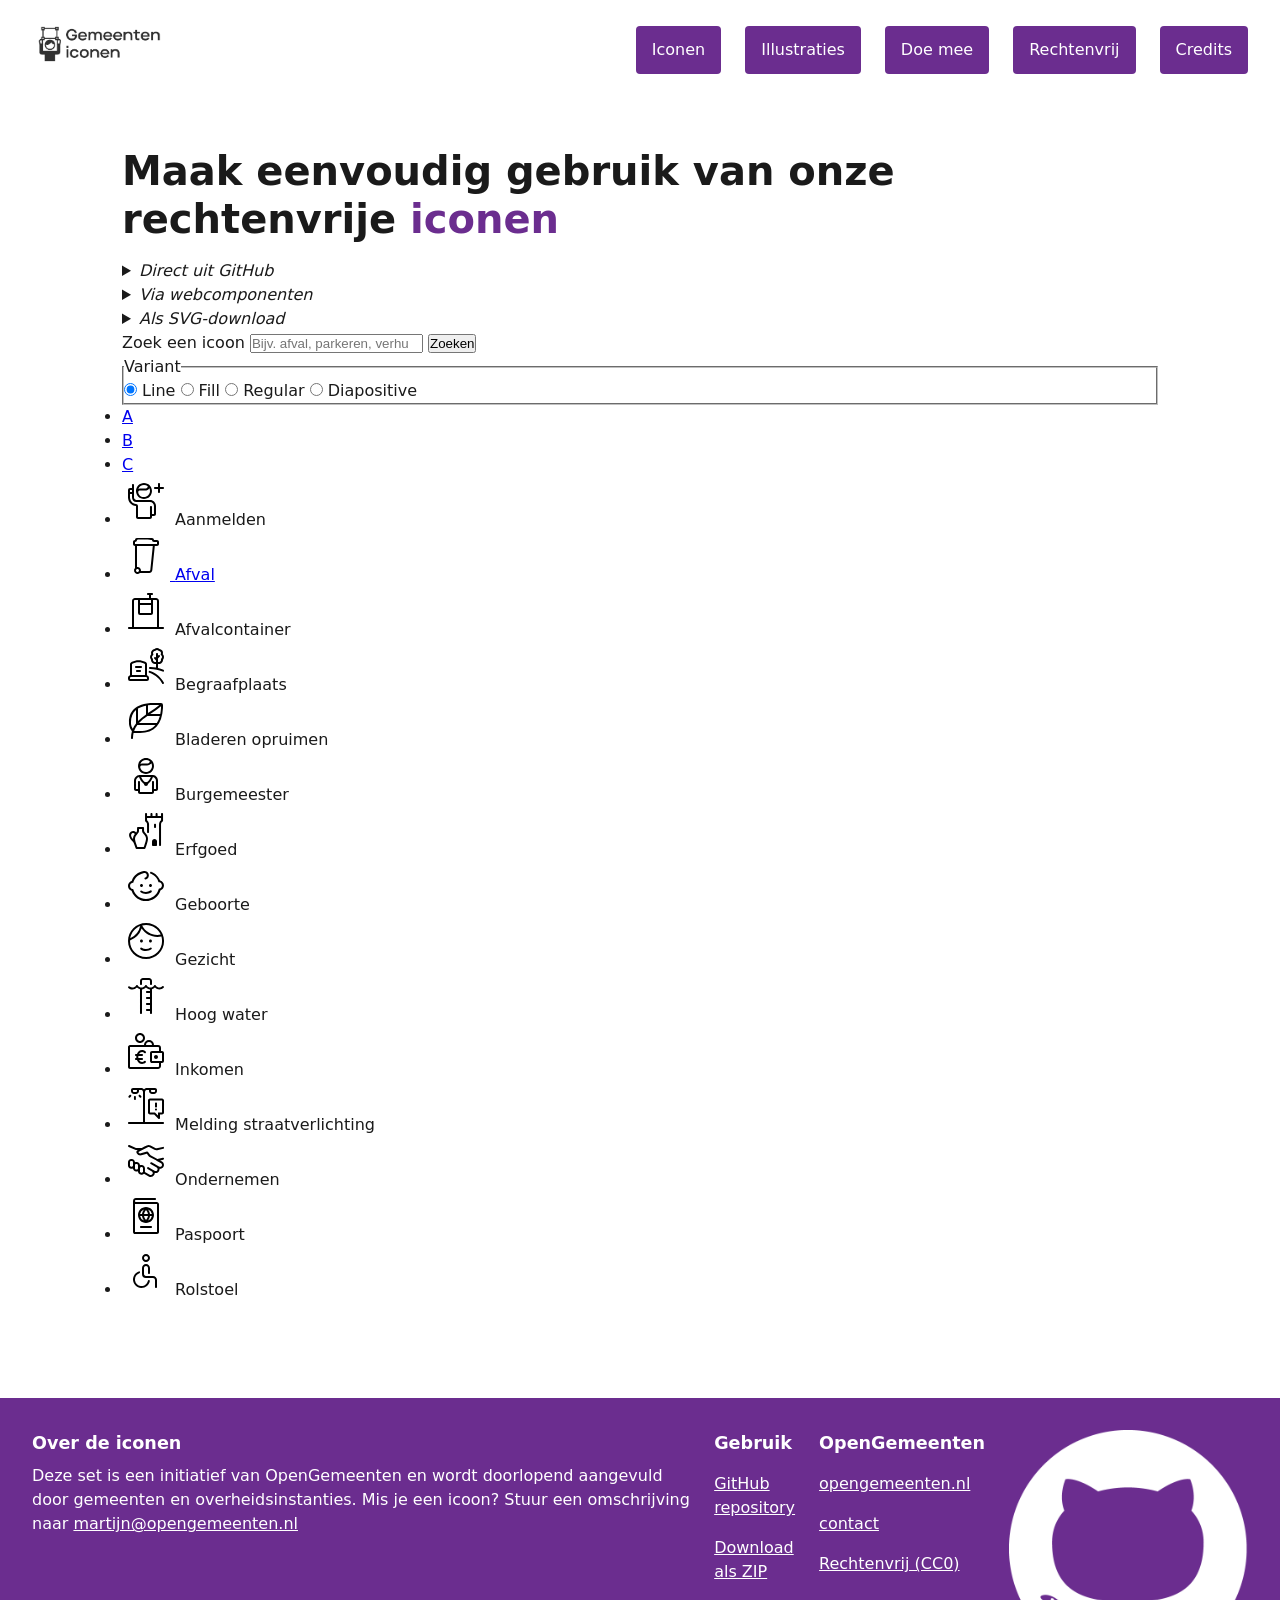
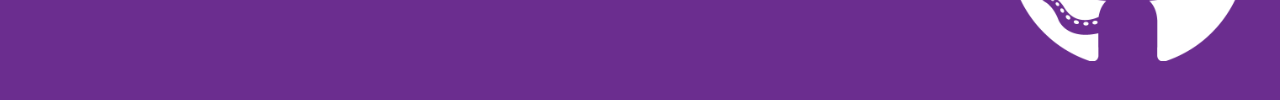
==== iconen.html @ 4ccf5194 "het bestand over gezet en mobile first gezet" ====
<!DOCTYPE html>
<html lang="nl">
<head>
    <meta charset="UTF-8">
    <meta name="viewport" content="width=device-width, initial-scale=1.0">
    <title>Iconen</title>
        <meta name="description" content="Open en rechtenvrije iconenset voor Nederlandse gemeentelijke websites. 250 iconen in vier varianten.">
    <link rel="stylesheet" href="styles/styles.css">
    <script src="js/main.js" defer></script>
</head>

<body>

    <header> 
         <a href="index.html" class="logo-knop">
        <img src="assets/logo-gemeentenconen.png" alt="Gemeenten-Iconen">
    </a>
    <nav>
     <ul>
        <li><a href="iconen.html" aria-current="page">Iconen</a></li>
        <li><a href="illustraties.html">Illustraties</a></li>
        <li><a href="doe-mee.html">Doe mee</a></li>
        <li><a href="rechtenvrij.html">Rechtenvrij</a></li>
        <li><a href="credits.html">Credits</a></li>
     </ul>
    </nav>
   </header>

<main>
    <h1>Maak eenvoudig gebruik van onze rechtenvrije <em>iconen</em></h1>

    <section>
        <details>
            <summary><em>Direct uit GitHub</em></summary>
            <p>Ontwikkelaars kunnen iconen rechtstreeks uit de repository laden, waardoor de set altijd actueel blijft op websites.</p>
            <a href="https://github.com/OpenGemeenten/Iconenset/">Bekijk de repository</a>
        </details>

        <details>
            <summary><em>Via webcomponenten</em></summary>
            <p>Onder leiding van Frameless zijn er van de regular iconen webcomponenten gemaakt, waardoor deze eenvoudig te gebruiken zijn in Common Ground-projecten.</p>
            <a href="https://frameless.github.io/iconset-npm/">Bekijk de documentatie</a>
        </details>

        <details>
            <summary><em>Als SVG-download</em></summary>
            <p>Liever alles in één keer binnenhalen? Download de complete set als ZIP-bestand.</p>
            <a href="https://github.com/OpenGemeenten/Iconenset/archive/refs/heads/master.zip">Download de complete set</a>
        </details>
    </section>

    <form role="search">
        <label for="zoek">Zoek een icoon</label>
        <input type="search" id="zoek" name="zoek" placeholder="Bijv. afval, parkeren, verhuizen">
        <button type="submit">Zoeken</button>
    </form>

    <fieldset>
        <legend>Variant</legend>

        <label><input type="radio" name="variant" value="line" checked> Line</label>
        <label><input type="radio" name="variant" value="fill"> Fill</label>
        <label><input type="radio" name="variant" value="regular"> Regular</label>
        <label><input type="radio" name="variant" value="diapositive"> Diapositive</label>
    </fieldset>

    <section>

    <nav aria-label="Filter op beginletter">
        <ul>
            <li><a href="#letter-a">A</a></li>
            <li><a href="#letter-b">B</a></li>
            <li><a href="#letter-c">C</a></li>
        </ul>
    </nav>

    <ul class="icon-grid">

      <li>
        <img src="Iconenset-master/Svg/Line/Aanmelden.svg" alt="" width="48" height="48">
        <span>Aanmelden</span> 
      </li>

      <li id="letter-a">
        <a href="icoon.html">
        <img src="Iconenset-master/Svg/Line/Afval.svg" alt="" width="48" height="48">
        <span>Afval</span>
        </a>
      </li>

      <li>
        <img src="Iconenset-master/Svg/Line/Afvalcontainer.svg" alt="" width="48" height="48">
        <span>Afvalcontainer</span>
      </li>

      <li>
        <img src="Iconenset-master/Svg/Line/Begraafplaats.svg" alt="" width="48" height="48">
        <span>Begraafplaats</span>
      </li>

      <li>
        <img src="Iconenset-master/Svg/Line/BladerenOpruimen.svg" alt="" width="48" height="48">
        <span>Bladeren opruimen</span>
      </li>

      <li>
        <img src="Iconenset-master/Svg/Line/Burgemeester.svg" alt="" width="48" height="48">
        <span>Burgemeester</span>
      </li>

      <li>
        <img src="Iconenset-master/Svg/Line/Erfgoed.svg" alt="" width="48" height="48">
        <span>Erfgoed</span>
      </li>

      <li>
        <img src="Iconenset-master/Svg/Line/Geboorte.svg" alt="" width="48" height="48">
        <span>Geboorte</span>
      </li>

      <li>
        <img src="Iconenset-master/Svg/Line/Gezicht.svg" alt="" width="48" height="48">
        <span>Gezicht</span>
      </li>

      <li>
        <img src="Iconenset-master/Svg/Line/HoogWater.svg" alt="" width="48" height="48">
        <span>Hoog water</span>
      </li>

      <li>
        <img src="Iconenset-master/Svg/Line/Inkomen.svg" alt="" width="48" height="48">
        <span>Inkomen</span>
      </li>

      <li>
        <img src="Iconenset-master/Svg/Line/MeldingStraatverlichting.svg" alt="" width="48" height="48">
        <span>Melding straatverlichting</span>
      </li>

      <li>
        <img src="Iconenset-master/Svg/Line/Ondernemen.svg" alt="" width="48" height="48">
        <span>Ondernemen</span>
      </li>

      <li>
        <img src="Iconenset-master/Svg/Line/Paspoort.svg" alt="" width="48" height="48">
        <span>Paspoort</span>
      </li>

      <li>
        <img src="Iconenset-master/Svg/Line/Rolstoel.svg" alt="" width="48" height="48">
        <span>Rolstoel</span>
      </li>
    </ul>
    </section>


    <dialog id="download-dialoog">
        <form method="dialog">
            <h2>Download <span>Icoon</span></h2>

            <fieldset>
                <legend>Variant</legend>
                <label><input type="radio" name="dl-variant" value="line" checked> Line</label>
                <label><input type="radio" name="dl-variant" value="fill"> Fill</label>
                <label><input type="radio" name="dl-variant" value="regular"> Regular</label>
                <label><input type="radio" name="dl-variant" value="diapositive"> Diapositive</label>
            </fieldset>

            <label for="dl-formaat">Formaat</label>
            <select id="dl-formaat" name="dl-formaat">
                <option value="svg">SVG</option>
                <option value="png-64">PNG 64px</option>
                <option value="png-128">PNG 128px</option>
            </select>

            <label for="dl-kleur">Kleur</label>
            <input type="color" id="dl-kleur" name="dl-kleur" value="#000000">

            <button type="submit">Download</button>
            <button type="submit">Annuleer</button>
        </form>
    </dialog>


</main>


<footer>

  <div>
    <h2>Over de iconen</h2>
    <p>Deze set is een initiatief van OpenGemeenten en wordt doorlopend aangevuld door gemeenten en overheidsinstanties. Mis je een icoon? Stuur een omschrijving naar <a href="mailto:martijn@opengemeenten.nl">martijn@opengemeenten.nl</a></p>
  </div>

  <div>
    <h2>Gebruik</h2>
    <ul>
      <li><a href="https://github.com/OpenGemeenten/Iconenset/">GitHub repository</a></li>
      <li><a href="https://github.com/OpenGemeenten/Iconenset/archive/refs/heads/master.zip">Download als ZIP</a></li>
    </ul>
  </div>

  <div>
    <h2>OpenGemeenten</h2>
    <ul>
      <li><a href="https://www.opengemeenten.nl/">opengemeenten.nl</a></li>
      <li><a href="https://www.opengemeenten.nl/contact">contact</a></li>
      <li><a href="https://www.gemeenteniconen.nl/rechtenvrij">Rechtenvrij (CC0)</a></li>
    </ul>
  </div>
  
  <div>
    <a href="https://github.com/OpenGemeenten/Iconenset/">
      <img src="assets/pngfind.com-github-logo-png-1766942.png" alt="OpenGemeenten Iconenset op GitHub">
    </a>
  </div>
</footer>

</body>


</html>
---- styles/styles.css ----
/* ===== Variabelen ===== */
:root {
  --paars: #6b2d8f;
  --paars-donker: #4f2069;
  --wit: #ffffff;
  --grijs: #f4f4f4;
  --tekst: #1a1a1a;
  --schaduw: 0 7px 10px rgba(0, 0, 0, 0.2);
}

/* ===== Reset ===== */
* {
  margin: 0;
  padding: 0;
  box-sizing: border-box;
}

/* ===== Basis (mobiel) ===== */
body {
  font-family: system-ui, -apple-system, 'Segoe UI', Roboto, sans-serif;
  font-size: 1rem;      /* 16px: goed leesbaar op telefoon */
  line-height: 1.5;
  color: var(--tekst);
}

img {
  max-width: 100%;      /* afbeeldingen lopen nooit buiten het scherm */
  height: auto;
}

/* ===== Skiplink ===== */
.skiplink {
  position: absolute;
  top: -100px;
  left: 10px;
  background: var(--wit);
  color: var(--paars-donker);
  padding: 10px;
  z-index: 1000;
}

.skiplink:focus {
  top: 10px;
}

/* ===== Header (mobiel) ===== */
header {
  display: flex;
  flex-direction: column;   /* logo boven, menu eronder */
  align-items: center;
  gap: 12px;
  padding: 12px 16px;
}

.logo-knop img {
  height: 48px;
  width: auto;
}

header nav ul {
  display: flex;
  flex-wrap: wrap;          /* links mogen naar de volgende regel */
  justify-content: center;
  gap: 8px;
  list-style: none;
}

header nav a {
  display: block;
  padding: 12px 16px;       /* groot genoeg om met je duim te raken */
  background-color: var(--paars);
  color: var(--wit);
  text-decoration: none;
  border-radius: 4px;
}

header nav a:hover {
  background-color: var(--paars-donker);
}

/* ===== Header (vanaf tablet) ===== */
@media (min-width: 700px) {
  header {
    flex-direction: row;    /* logo links, menu rechts */
    justify-content: space-between;
    padding: 16px 32px;
  }

  .logo-knop img {
    height: 60px;
  }

  header nav ul {
    gap: 24px;
  }
}

/* ===== Main (mobiel) ===== */
main {
  max-width: 1100px;      /* op grote schermen niet eindeloos breed */
  margin: 0 auto;         /* gecentreerd */
  padding: 24px 16px;     /* kleiner dan op desktop */
}

h1 {
  font-size: 1.75rem;     /* 28px */
  line-height: 1.2;
  margin-bottom: 16px;
}

h1 em {
  color: var(--paars);
  font-style: normal;
}

/* ===== Kaarten (mobiel) ===== */
.kaarten-sectie {
  display: flex;
  flex-direction: column;  /* kaarten onder elkaar */
  gap: 24px;
  margin-top: 24px;
}

article {
  display: flex;
  flex-direction: column;
  background-color: var(--grijs);
  padding: 16px;
  border-radius: 8px;
  box-shadow: var(--schaduw);
}

article h2 {
  margin-bottom: 8px;
}

article > a {
  display: inline-block;
  align-self: flex-start;
  margin-top: auto;
  padding: 12px 16px;      /* groot genoeg voor een duim */
  background-color: var(--paars);
  color: var(--wit);
  text-decoration: none;
  border-radius: 4px;
}

article > a:hover {
  background-color: var(--paars-donker);
}

/* ===== Grids in de kaarten (mobiel) ===== */
.iconen-grid,
.illustraties-grid {
  display: grid;
  grid-template-columns: repeat(2, 1fr);  /* 2 per rij */
  gap: 12px;
  list-style: none;
  margin-top: 16px;
}

.iconen-grid li {
  text-align: center;
}

.iconen-grid span {
  display: block;
  font-size: 0.8rem;
  color: #666;
}

.illustraties-grid img {
  width: 100%;
  height: 100px;
  object-fit: cover;       /* afbeelding wordt bijgesneden, niet uitgerekt */
  border-radius: 4px;
}

/* ===== Statistieken (mobiel) ===== */
dl {
  display: grid;
  grid-template-columns: repeat(2, 1fr);  /* 2x2 */
  gap: 24px;
  margin-top: 32px;
  padding: 24px 16px;
  text-align: center;
  background-color: var(--grijs);
  border-radius: 8px;
  box-shadow: var(--schaduw);
}

dl > div {
  display: flex;
  flex-direction: column-reverse;  /* getal boven, label eronder */
}

dt {
  font-size: 0.9rem;
  color: #555;
}

dd {
  font-size: 2rem;
  font-weight: bold;
  color: var(--paars);
}

/* ===== Vanaf tablet ===== */
@media (min-width: 700px) {
  main {
    padding: 48px 32px;
  }

  h1 {
    font-size: 2.5rem;
  }

  .kaarten-sectie {
    flex-direction: row;   /* kaarten naast elkaar */
  }

  article {
    flex: 1;               /* beide kaarten even breed */
    padding: 24px;
  }

  .iconen-grid,
  .illustraties-grid {
    grid-template-columns: repeat(auto-fit, minmax(70px, 1fr));
  }

  dl {
    grid-template-columns: repeat(4, 1fr);  /* alle 4 naast elkaar */
    padding: 32px;
  }
}

/* ===== Footer (mobiel) ===== */
footer {
  display: flex;
  flex-direction: column;   /* "Over" boven, de rest eronder */
  gap: 24px;
  margin-top: 32px;
  padding: 24px 16px;
  background-color: var(--paars);
  color: var(--wit);
}

footer h2 {
  font-size: 1.1rem;
  margin-bottom: 8px;
}

footer a {
  color: var(--wit);
}

footer ul {
  list-style: none;
}

footer li a {
  display: inline-block;
  padding: 8px 0;
}

/* Links links, logo rechts */
.footer-onder {
  display: flex;
  justify-content: space-between;
  align-items: center;      /* logo staat verticaal in het midden */
  gap: 16px;
}

/* De twee lijsten onder elkaar */
.footer-links {
  display: flex;
  flex-direction: column;
  gap: 24px;
}

.footer-logo img {
  width: 10px;
}

/* ===== Footer (vanaf tablet) ===== */
@media (min-width: 700px) {
  footer {
    flex-direction: row;    /* tekst links, rest rechts */
    padding: 32px;
    margin-top: 48px;
  }

  .footer-over {
    flex: 1;                /* neemt de helft van de ruimte */
  }

  .footer-onder {
    flex: 1;
  }

  .footer-links {
    flex-direction: row;    /* de twee lijsten naast elkaar */
    gap: 32px;
  }

  .footer-logo img {
    width: 10px;
  }
}
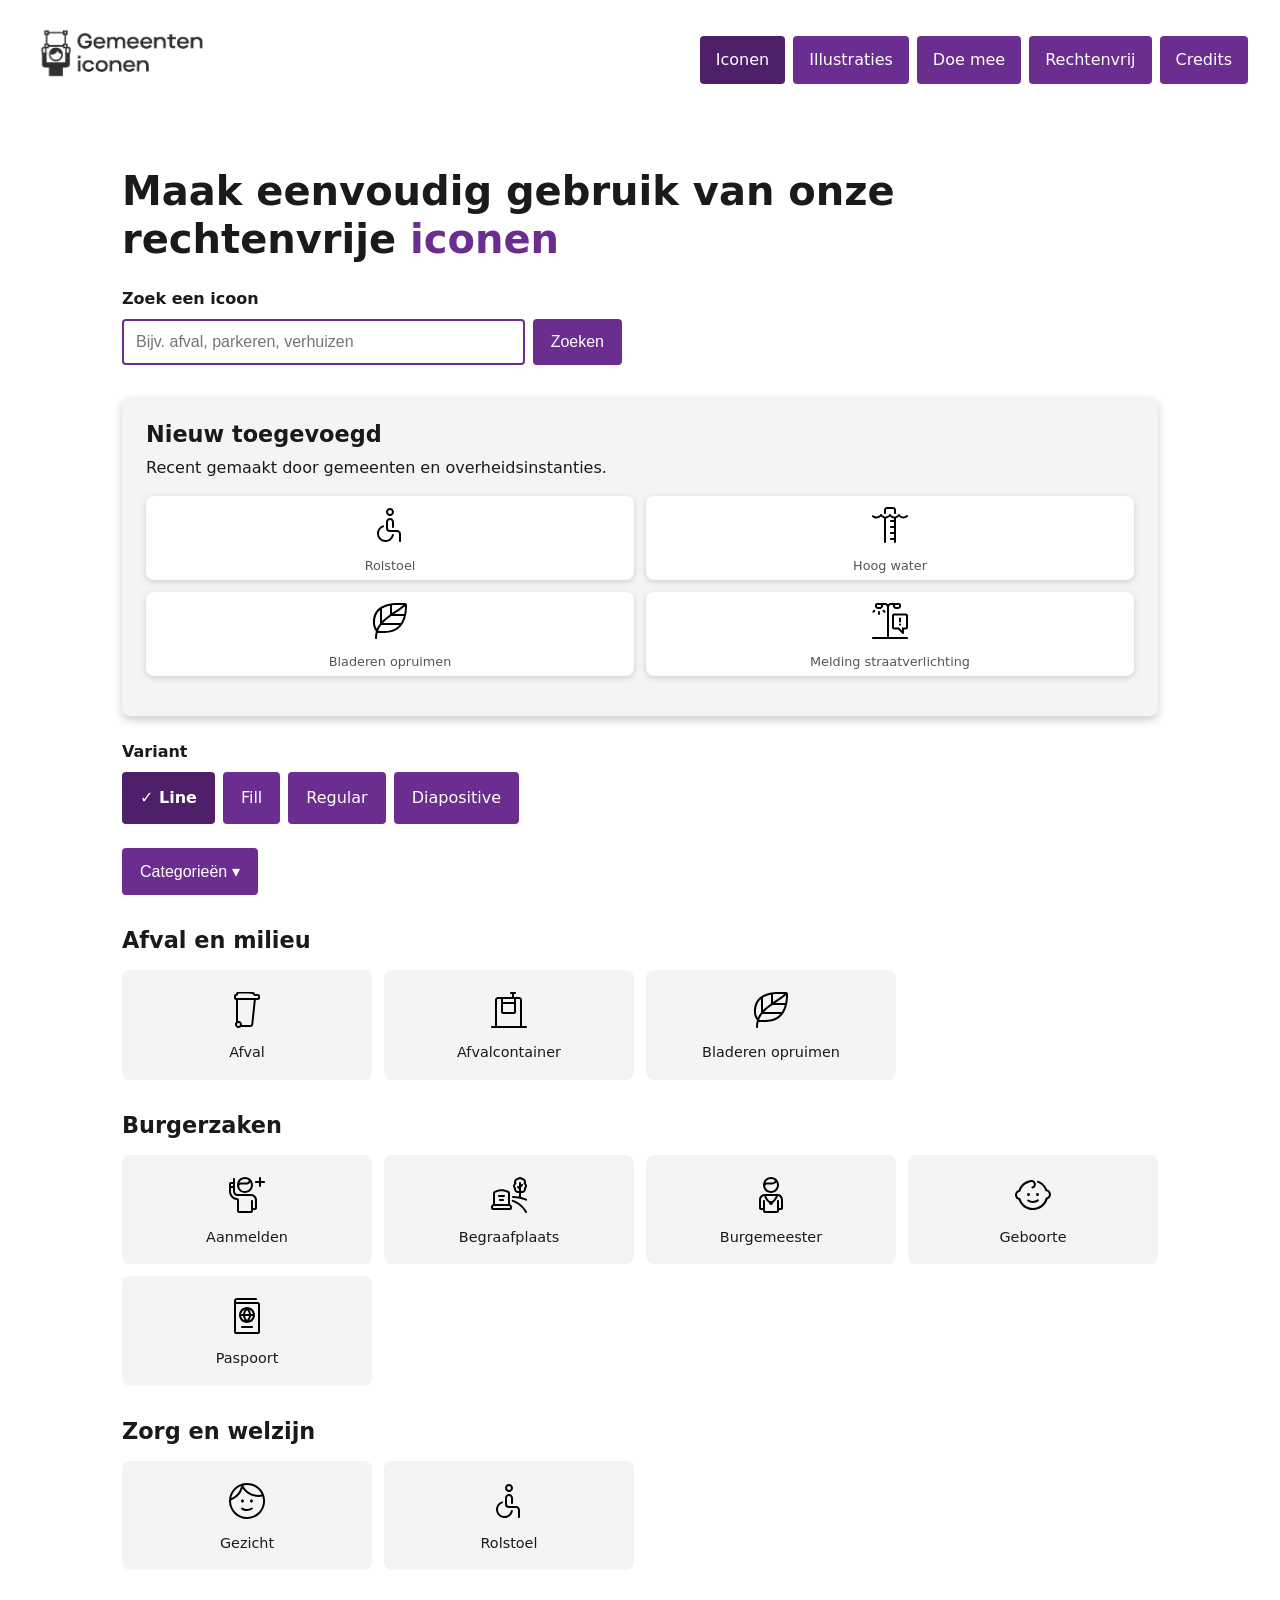
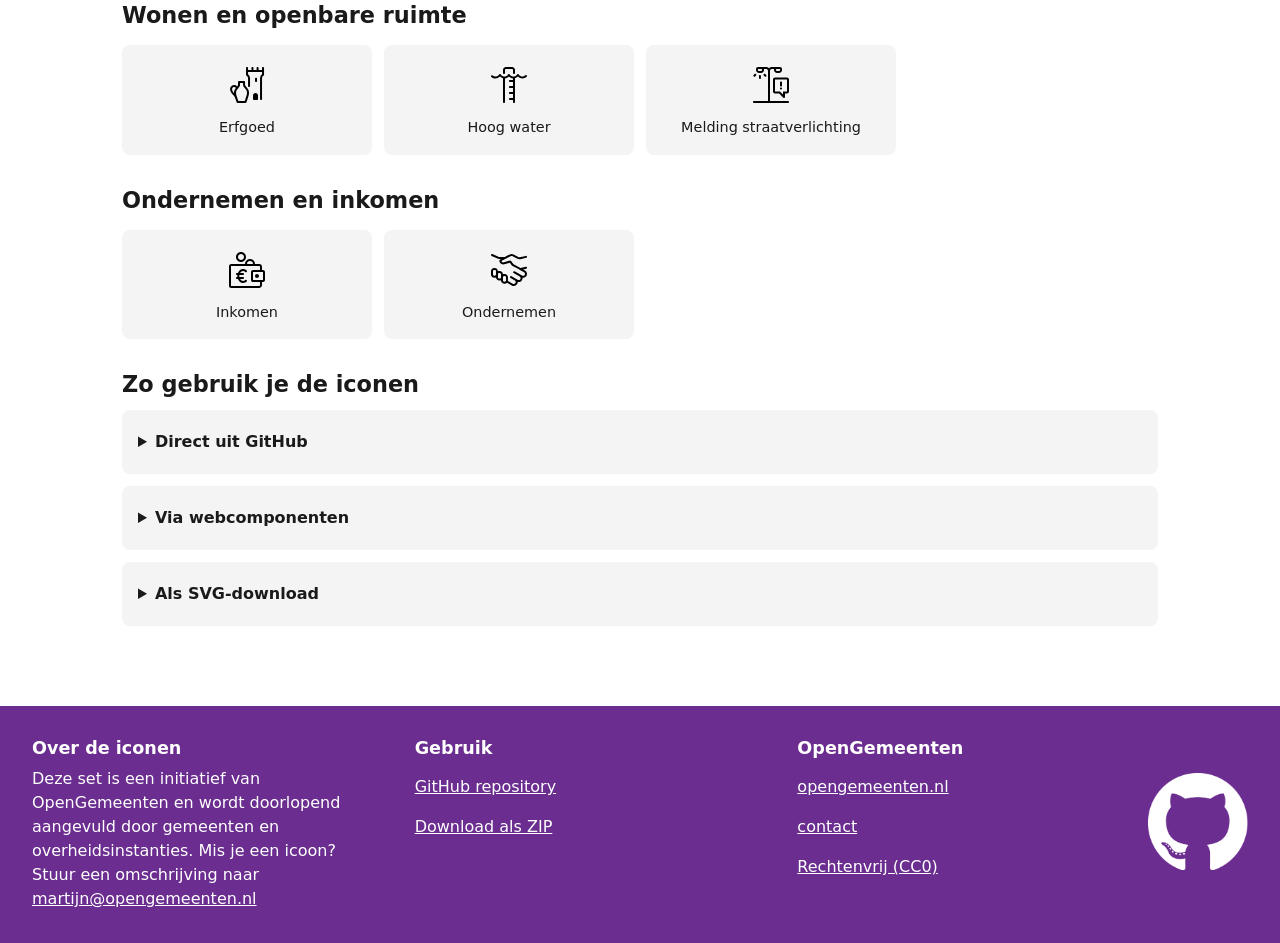
==== commit 33339702: "html aangepast de iconenpage aangepast  -recent toegevoegd -categorieen -namen klikbaar en uitklapve" ====
--- a/iconen.html
+++ b/iconen.html
@@ -4,32 +4,224 @@
     <meta charset="UTF-8">
     <meta name="viewport" content="width=device-width, initial-scale=1.0">
     <title>Iconen</title>
-        <meta name="description" content="Open en rechtenvrije iconenset voor Nederlandse gemeentelijke websites. 250 iconen in vier varianten.">
-    <link rel="stylesheet" href="styles/styles.css">
-    <script src="js/main.js" defer></script>
+    <meta name="description" content="Open en rechtenvrije iconenset voor Nederlandse gemeentelijke websites. 250 iconen in vier varianten.">
+    <link rel="stylesheet" href="styles.css">
+    <script src="scripts/scripts.js" defer></script>
 </head>
 
 <body>
 
-    <header> 
-         <a href="index.html" class="logo-knop">
-        <img src="assets/logo-gemeentenconen.png" alt="Gemeenten-Iconen">
-    </a>
-    <nav>
-     <ul>
-        <li><a href="iconen.html" aria-current="page">Iconen</a></li>
-        <li><a href="illustraties.html">Illustraties</a></li>
-        <li><a href="doe-mee.html">Doe mee</a></li>
-        <li><a href="rechtenvrij.html">Rechtenvrij</a></li>
-        <li><a href="credits.html">Credits</a></li>
-     </ul>
-    </nav>
-   </header>
+    <header>
+        <a href="index.html" class="logo-knop">
+            <img src="assets/logo-gemeentenconen.png" alt="Gemeenten-Iconen">
+        </a>
+        <nav>
+            <ul>
+                <li><a href="iconen.html" aria-current="page">Iconen</a></li>
+                <li><a href="illustraties.html">Illustraties</a></li>
+                <li><a href="doe-mee.html">Doe mee</a></li>
+                <li><a href="rechtenvrij.html">Rechtenvrij</a></li>
+                <li><a href="credits.html">Credits</a></li>
+            </ul>
+        </nav>
+    </header>
 
 <main>
     <h1>Maak eenvoudig gebruik van onze rechtenvrije <em>iconen</em></h1>
 
-    <section>
+    <!-- Zoeken -->
+    <form role="search">
+        <label for="zoek">Zoek een icoon</label>
+        <input type="search" id="zoek" name="zoek" placeholder="Bijv. afval, parkeren, verhuizen">
+        <button type="submit">Zoeken</button>
+    </form>
+
+    <!-- Recent toegevoegde iconen -->
+    <article class="nieuw-blok">
+        <h2>Nieuw toegevoegd</h2>
+        <p>Recent gemaakt door gemeenten en overheidsinstanties.</p>
+        <ul class="iconen-grid">
+            <li>
+                <button type="button" class="icoon-knop" data-icoon="Rolstoel">
+                    <img src="Iconenset-master/Svg/Line/Rolstoel.svg" alt="" width="48" height="48">
+                    <span>Rolstoel</span>
+                </button>
+            </li>
+            <li>
+                <button type="button" class="icoon-knop" data-icoon="HoogWater">
+                    <img src="Iconenset-master/Svg/Line/HoogWater.svg" alt="" width="48" height="48">
+                    <span>Hoog water</span>
+                </button>
+            </li>
+            <li>
+                <button type="button" class="icoon-knop" data-icoon="BladerenOpruimen">
+                    <img src="Iconenset-master/Svg/Line/BladerenOpruimen.svg" alt="" width="48" height="48">
+                    <span>Bladeren opruimen</span>
+                </button>
+            </li>
+            <li>
+                <button type="button" class="icoon-knop" data-icoon="MeldingStraatverlichting">
+                    <img src="Iconenset-master/Svg/Line/MeldingStraatverlichting.svg" alt="" width="48" height="48">
+                    <span>Melding straatverlichting</span>
+                </button>
+            </li>
+        </ul>
+    </article>
+
+    <!-- Variant kiezen: radio's die eruitzien als knoppen -->
+    <fieldset class="variant-keuze">
+        <legend>Variant</legend>
+
+        <input type="radio" name="variant" id="variant-line" value="line" checked>
+        <label for="variant-line">Line</label>
+
+        <input type="radio" name="variant" id="variant-fill" value="fill">
+        <label for="variant-fill">Fill</label>
+
+        <input type="radio" name="variant" id="variant-regular" value="regular">
+        <label for="variant-regular">Regular</label>
+
+        <input type="radio" name="variant" id="variant-diapositive" value="diapositive">
+        <label for="variant-diapositive">Diapositive</label>
+    </fieldset>
+
+    <!-- Categorie-menu als uitklapmenu -->
+    <nav aria-label="Categorieën" class="categorie-menu">
+        <button type="button" id="categorie-knop" aria-expanded="false" aria-controls="categorie-lijst">Categorieën ▾</button>
+        <ul id="categorie-lijst" hidden>
+            <li><a href="#afval">Afval en milieu</a></li>
+            <li><a href="#burgerzaken">Burgerzaken</a></li>
+            <li><a href="#zorg">Zorg en welzijn</a></li>
+            <li><a href="#wonen">Wonen en openbare ruimte</a></li>
+            <li><a href="#ondernemen">Ondernemen en inkomen</a></li>
+        </ul>
+    </nav>
+
+    <!-- één section per categorie -->
+    <section id="afval">
+        <h2>Afval en milieu</h2>
+        <ul class="icon-grid">
+            <li>
+                <button type="button" class="icoon-knop" data-icoon="Afval">
+                    <img src="Iconenset-master/Svg/Line/Afval.svg" alt="" width="48" height="48">
+                    <span>Afval</span>
+                </button>
+            </li>
+            <li>
+                <button type="button" class="icoon-knop" data-icoon="Afvalcontainer">
+                    <img src="Iconenset-master/Svg/Line/Afvalcontainer.svg" alt="" width="48" height="48">
+                    <span>Afvalcontainer</span>
+                </button>
+            </li>
+            <li>
+                <button type="button" class="icoon-knop" data-icoon="BladerenOpruimen">
+                    <img src="Iconenset-master/Svg/Line/BladerenOpruimen.svg" alt="" width="48" height="48">
+                    <span>Bladeren opruimen</span>
+                </button>
+            </li>
+        </ul>
+    </section>
+
+    <section id="burgerzaken">
+        <h2>Burgerzaken</h2>
+        <ul class="icon-grid">
+            <li>
+                <button type="button" class="icoon-knop" data-icoon="Aanmelden">
+                    <img src="Iconenset-master/Svg/Line/Aanmelden.svg" alt="" width="48" height="48">
+                    <span>Aanmelden</span>
+                </button>
+            </li>
+            <li>
+                <button type="button" class="icoon-knop" data-icoon="Begraafplaats">
+                    <img src="Iconenset-master/Svg/Line/Begraafplaats.svg" alt="" width="48" height="48">
+                    <span>Begraafplaats</span>
+                </button>
+            </li>
+            <li>
+                <button type="button" class="icoon-knop" data-icoon="Burgemeester">
+                    <img src="Iconenset-master/Svg/Line/Burgemeester.svg" alt="" width="48" height="48">
+                    <span>Burgemeester</span>
+                </button>
+            </li>
+            <li>
+                <button type="button" class="icoon-knop" data-icoon="Geboorte">
+                    <img src="Iconenset-master/Svg/Line/Geboorte.svg" alt="" width="48" height="48">
+                    <span>Geboorte</span>
+                </button>
+            </li>
+            <li>
+                <button type="button" class="icoon-knop" data-icoon="Paspoort">
+                    <img src="Iconenset-master/Svg/Line/Paspoort.svg" alt="" width="48" height="48">
+                    <span>Paspoort</span>
+                </button>
+            </li>
+        </ul>
+    </section>
+
+    <section id="zorg">
+        <h2>Zorg en welzijn</h2>
+        <ul class="icon-grid">
+            <li>
+                <button type="button" class="icoon-knop" data-icoon="Gezicht">
+                    <img src="Iconenset-master/Svg/Line/Gezicht.svg" alt="" width="48" height="48">
+                    <span>Gezicht</span>
+                </button>
+            </li>
+            <li>
+                <button type="button" class="icoon-knop" data-icoon="Rolstoel">
+                    <img src="Iconenset-master/Svg/Line/Rolstoel.svg" alt="" width="48" height="48">
+                    <span>Rolstoel</span>
+                </button>
+            </li>
+        </ul>
+    </section>
+
+    <section id="wonen">
+        <h2>Wonen en openbare ruimte</h2>
+        <ul class="icon-grid">
+            <li>
+                <button type="button" class="icoon-knop" data-icoon="Erfgoed">
+                    <img src="Iconenset-master/Svg/Line/Erfgoed.svg" alt="" width="48" height="48">
+                    <span>Erfgoed</span>
+                </button>
+            </li>
+            <li>
+                <button type="button" class="icoon-knop" data-icoon="HoogWater">
+                    <img src="Iconenset-master/Svg/Line/HoogWater.svg" alt="" width="48" height="48">
+                    <span>Hoog water</span>
+                </button>
+            </li>
+            <li>
+                <button type="button" class="icoon-knop" data-icoon="MeldingStraatverlichting">
+                    <img src="Iconenset-master/Svg/Line/MeldingStraatverlichting.svg" alt="" width="48" height="48">
+                    <span>Melding straatverlichting</span>
+                </button>
+            </li>
+        </ul>
+    </section>
+
+    <section id="ondernemen">
+        <h2>Ondernemen en inkomen</h2>
+        <ul class="icon-grid">
+            <li>
+                <button type="button" class="icoon-knop" data-icoon="Inkomen">
+                    <img src="Iconenset-master/Svg/Line/Inkomen.svg" alt="" width="48" height="48">
+                    <span>Inkomen</span>
+                </button>
+            </li>
+            <li>
+                <button type="button" class="icoon-knop" data-icoon="Ondernemen">
+                    <img src="Iconenset-master/Svg/Line/Ondernemen.svg" alt="" width="48" height="48">
+                    <span>Ondernemen</span>
+                </button>
+            </li>
+        </ul>
+    </section>
+
+    <!-- Uitleg voor ontwikkelaars -->
+    <section class="gebruik-opties">
+        <h2>Zo gebruik je de iconen</h2>
+
         <details>
             <summary><em>Direct uit GitHub</em></summary>
             <p>Ontwikkelaars kunnen iconen rechtstreeks uit de repository laden, waardoor de set altijd actueel blijft op websites.</p>
@@ -49,176 +241,154 @@
         </details>
     </section>
 
-    <form role="search">
-        <label for="zoek">Zoek een icoon</label>
-        <input type="search" id="zoek" name="zoek" placeholder="Bijv. afval, parkeren, verhuizen">
-        <button type="submit">Zoeken</button>
+    <!-- Icoon-popup: wordt door script.js gevuld met het icoon waarop je klikt -->
+    <dialog id="icoon-dialoog" class="icoon-dialoog" aria-labelledby="icoon-titel">
+        <div class="dialoog-kop">
+            <h2 id="icoon-titel">Icoon</h2>
+            <button type="button" id="sluit-icoon-dialoog" aria-label="Sluiten">✕</button>
+        </div>
+
+        <section>
+            <h3>Betekenis</h3>
+            <p id="icoon-betekenis"></p>
+
+            <h4>Synoniemen</h4>
+            <ul id="icoon-synoniemen"></ul>
+
+            <h4>Gebruiksadvies</h4>
+            <p>Gebruik dit icoon bij links of knoppen die erbij passen. Combineer het altijd met een tekstlabel, zodat de betekenis ook zonder icoon duidelijk is.</p>
+        </section>
+
+        <section>
+            <h3>Varianten vergelijken</h3>
+            <ul class="varianten-vergelijk">
+                <li>
+                    <img alt="" width="64" height="64">
+                    <span>Line</span>
+                </li>
+                <li>
+                    <img alt="" width="64" height="64">
+                    <span>Fill</span>
+                </li>
+                <li>
+                    <img alt="" width="64" height="64">
+                    <span>Regular</span>
+                </li>
+                <li>
+                    <img alt="" width="64" height="64">
+                    <span>Diapositive</span>
+                </li>
+            </ul>
+        </section>
+
+        <section>
+            <h3>Toegankelijkheidschecker</h3>
+            <fieldset class="gebruik-keuze">
+                <legend>Hoe gebruik je dit icoon?</legend>
+                <label><input type="radio" name="gebruik" value="decoratief" checked> Decoratief (naast tekst die al hetzelfde zegt)</label>
+                <label><input type="radio" name="gebruik" value="informatief"> Informatief (het icoon draagt zelf betekenis, zonder tekst erbij)</label>
+            </fieldset>
+            <p id="toegankelijkheid-advies" role="status" aria-live="polite"></p>
+        </section>
+
+        <section>
+            <h3>Download</h3>
+            <button type="button" id="open-download-dialoog">Download dit icoon</button>
+        </section>
+
+        <section>
+            <h3>Embedcode</h3>
+            <label for="embed-code">Code voor dit icoon</label>
+            <textarea id="embed-code" readonly rows="3"></textarea>
+            <button type="button" id="kopieer-embed">Kopieer</button>
+        </section>
+
+        <section>
+            <h3>Licentie</h3>
+            <p>Dit icoon is vrijgegeven onder CC0 (publiek domein). Je mag het gratis gebruiken, aanpassen en verspreiden, zonder bronvermelding.</p>
+        </section>
+    </dialog>
+
+    <!-- Download-pop-up -->
+    <!-- Download-pop-up -->
+<dialog id="download-dialoog" class="download-dialoog" aria-labelledby="dl-titel">
+    <form method="dialog">
+        <div class="dialoog-kop">
+            <h2 id="dl-titel">Download <span id="dl-naam">Icoon</span></h2>
+            <button type="button" id="sluit-download-dialoog" class="sluit-knop" aria-label="Sluiten">✕</button>
+        </div>
+
+        <div class="dialoog-inhoud">
+            <fieldset class="variant-keuze">
+                <legend>Variant</legend>
+
+                <input type="radio" name="dl-variant" id="dl-variant-line" value="line" checked>
+                <label for="dl-variant-line">Line</label>
+
+                <input type="radio" name="dl-variant" id="dl-variant-fill" value="fill">
+                <label for="dl-variant-fill">Fill</label>
+
+                <input type="radio" name="dl-variant" id="dl-variant-regular" value="regular">
+                <label for="dl-variant-regular">Regular</label>
+
+                <input type="radio" name="dl-variant" id="dl-variant-diapositive" value="diapositive">
+                <label for="dl-variant-diapositive">Diapositive</label>
+            </fieldset>
+
+            <div class="veld">
+                <label for="dl-formaat">Formaat</label>
+                <select id="dl-formaat" name="dl-formaat">
+                    <option value="svg">SVG</option>
+                    <option value="png-64">PNG 64px</option>
+                    <option value="png-128">PNG 128px</option>
+                </select>
+            </div>
+
+            <div class="veld">
+                <label for="dl-kleur">Kleur</label>
+                <input type="color" id="dl-kleur" name="dl-kleur" value="#000000">
+            </div>
+        </div>
+
+        <div class="dialoog-acties">
+            <button type="button" id="download-bevestig" class="knop-paars">Download</button>
+            <button type="button" id="download-annuleer">Annuleer</button>
+        </div>
     </form>
-
-    <fieldset>
-        <legend>Variant</legend>
-
-        <label><input type="radio" name="variant" value="line" checked> Line</label>
-        <label><input type="radio" name="variant" value="fill"> Fill</label>
-        <label><input type="radio" name="variant" value="regular"> Regular</label>
-        <label><input type="radio" name="variant" value="diapositive"> Diapositive</label>
-    </fieldset>
-
-    <section>
-
-    <nav aria-label="Filter op beginletter">
-        <ul>
-            <li><a href="#letter-a">A</a></li>
-            <li><a href="#letter-b">B</a></li>
-            <li><a href="#letter-c">C</a></li>
-        </ul>
-    </nav>
-
-    <ul class="icon-grid">
-
-      <li>
-        <img src="Iconenset-master/Svg/Line/Aanmelden.svg" alt="" width="48" height="48">
-        <span>Aanmelden</span> 
-      </li>
-
-      <li id="letter-a">
-        <a href="icoon.html">
-        <img src="Iconenset-master/Svg/Line/Afval.svg" alt="" width="48" height="48">
-        <span>Afval</span>
-        </a>
-      </li>
-
-      <li>
-        <img src="Iconenset-master/Svg/Line/Afvalcontainer.svg" alt="" width="48" height="48">
-        <span>Afvalcontainer</span>
-      </li>
-
-      <li>
-        <img src="Iconenset-master/Svg/Line/Begraafplaats.svg" alt="" width="48" height="48">
-        <span>Begraafplaats</span>
-      </li>
-
-      <li>
-        <img src="Iconenset-master/Svg/Line/BladerenOpruimen.svg" alt="" width="48" height="48">
-        <span>Bladeren opruimen</span>
-      </li>
-
-      <li>
-        <img src="Iconenset-master/Svg/Line/Burgemeester.svg" alt="" width="48" height="48">
-        <span>Burgemeester</span>
-      </li>
-
-      <li>
-        <img src="Iconenset-master/Svg/Line/Erfgoed.svg" alt="" width="48" height="48">
-        <span>Erfgoed</span>
-      </li>
-
-      <li>
-        <img src="Iconenset-master/Svg/Line/Geboorte.svg" alt="" width="48" height="48">
-        <span>Geboorte</span>
-      </li>
-
-      <li>
-        <img src="Iconenset-master/Svg/Line/Gezicht.svg" alt="" width="48" height="48">
-        <span>Gezicht</span>
-      </li>
-
-      <li>
-        <img src="Iconenset-master/Svg/Line/HoogWater.svg" alt="" width="48" height="48">
-        <span>Hoog water</span>
-      </li>
-
-      <li>
-        <img src="Iconenset-master/Svg/Line/Inkomen.svg" alt="" width="48" height="48">
-        <span>Inkomen</span>
-      </li>
-
-      <li>
-        <img src="Iconenset-master/Svg/Line/MeldingStraatverlichting.svg" alt="" width="48" height="48">
-        <span>Melding straatverlichting</span>
-      </li>
-
-      <li>
-        <img src="Iconenset-master/Svg/Line/Ondernemen.svg" alt="" width="48" height="48">
-        <span>Ondernemen</span>
-      </li>
-
-      <li>
-        <img src="Iconenset-master/Svg/Line/Paspoort.svg" alt="" width="48" height="48">
-        <span>Paspoort</span>
-      </li>
-
-      <li>
-        <img src="Iconenset-master/Svg/Line/Rolstoel.svg" alt="" width="48" height="48">
-        <span>Rolstoel</span>
-      </li>
-    </ul>
-    </section>
-
-
-    <dialog id="download-dialoog">
-        <form method="dialog">
-            <h2>Download <span>Icoon</span></h2>
-
-            <fieldset>
-                <legend>Variant</legend>
-                <label><input type="radio" name="dl-variant" value="line" checked> Line</label>
-                <label><input type="radio" name="dl-variant" value="fill"> Fill</label>
-                <label><input type="radio" name="dl-variant" value="regular"> Regular</label>
-                <label><input type="radio" name="dl-variant" value="diapositive"> Diapositive</label>
-            </fieldset>
-
-            <label for="dl-formaat">Formaat</label>
-            <select id="dl-formaat" name="dl-formaat">
-                <option value="svg">SVG</option>
-                <option value="png-64">PNG 64px</option>
-                <option value="png-128">PNG 128px</option>
-            </select>
-
-            <label for="dl-kleur">Kleur</label>
-            <input type="color" id="dl-kleur" name="dl-kleur" value="#000000">
-
-            <button type="submit">Download</button>
-            <button type="submit">Annuleer</button>
-        </form>
-    </dialog>
-
+</dialog>
 
 </main>
 
 
 <footer>
-
-  <div>
-    <h2>Over de iconen</h2>
-    <p>Deze set is een initiatief van OpenGemeenten en wordt doorlopend aangevuld door gemeenten en overheidsinstanties. Mis je een icoon? Stuur een omschrijving naar <a href="mailto:martijn@opengemeenten.nl">martijn@opengemeenten.nl</a></p>
+  <div class="footer-teksten">
+    <div>
+      <h2>Over de iconen</h2>
+      <p>Deze set is een initiatief van OpenGemeenten en wordt doorlopend aangevuld door gemeenten en overheidsinstanties. Mis je een icoon? Stuur een omschrijving naar <a href="mailto:martijn@opengemeenten.nl">martijn@opengemeenten.nl</a></p>
+    </div>
+
+    <div>
+      <h2>Gebruik</h2>
+      <ul>
+        <li><a href="https://github.com/OpenGemeenten/Iconenset/">GitHub repository</a></li>
+        <li><a href="https://github.com/OpenGemeenten/Iconenset/archive/refs/heads/master.zip">Download als ZIP</a></li>
+      </ul>
+    </div>
+
+    <div>
+      <h2>OpenGemeenten</h2>
+      <ul>
+        <li><a href="https://www.opengemeenten.nl/">opengemeenten.nl</a></li>
+        <li><a href="https://www.opengemeenten.nl/contact">contact</a></li>
+        <li><a href="https://www.gemeenteniconen.nl/rechtenvrij">Rechtenvrij (CC0)</a></li>
+      </ul>
+    </div>
   </div>
 
-  <div>
-    <h2>Gebruik</h2>
-    <ul>
-      <li><a href="https://github.com/OpenGemeenten/Iconenset/">GitHub repository</a></li>
-      <li><a href="https://github.com/OpenGemeenten/Iconenset/archive/refs/heads/master.zip">Download als ZIP</a></li>
-    </ul>
-  </div>
-
-  <div>
-    <h2>OpenGemeenten</h2>
-    <ul>
-      <li><a href="https://www.opengemeenten.nl/">opengemeenten.nl</a></li>
-      <li><a href="https://www.opengemeenten.nl/contact">contact</a></li>
-      <li><a href="https://www.gemeenteniconen.nl/rechtenvrij">Rechtenvrij (CC0)</a></li>
-    </ul>
-  </div>
-  
-  <div>
-    <a href="https://github.com/OpenGemeenten/Iconenset/">
-      <img src="assets/pngfind.com-github-logo-png-1766942.png" alt="OpenGemeenten Iconenset op GitHub">
-    </a>
-  </div>
+  <a href="https://github.com/OpenGemeenten/Iconenset/">
+    <img src="assets/pngfind.com-github-logo-png-1766942.png" alt="OpenGemeenten Iconenset op GitHub">
+  </a>
 </footer>
 
 </body>
-
-
 </html>
--- a/styles.css
+++ b/styles.css
@@ -0,0 +1,624 @@
+/* ===== Variabelen ===== */
+:root {
+  --paars: #6b2d8f;
+  --paars-donker: #4f2069;
+  --paars-licht: #efe6f5;      /* hover-kleur */
+  --wit: #ffffff;
+  --grijs: #f4f4f4;
+  --tekst: #1a1a1a;
+  --tekst-zacht: #555555;
+  --rand: #cccccc;
+  --vlak: #ffffff;             /* wit vakje (voor dark mode) */
+  --schaduw: 0 4px 8px rgba(0, 0, 0, 0.2);
+  --schaduw-klein: 0 2px 6px rgba(0, 0, 0, 0.15);
+}
+
+/* ===== Reset en basis ===== */
+* {
+  margin: 0;
+  padding: 0;
+  box-sizing: border-box;
+}
+
+html {
+  scroll-behavior: smooth;     /* ankerlinks scrollen zacht */
+}
+
+body {
+  font-family: system-ui, sans-serif;
+  line-height: 1.5;
+  color: var(--tekst);
+}
+
+img {
+  max-width: 100%;
+  height: auto;
+}
+
+/* Max. ongeveer 12 woorden per regel, links uitgelijnd */
+p {
+  max-width: 65ch;
+  text-align: left;
+}
+
+/* ===== Skiplink ===== */
+.skiplink {
+  position: absolute;
+  top: -100px;
+  left: 10px;
+  padding: 10px;
+  background: var(--wit);
+  color: var(--paars-donker);
+}
+
+.skiplink:focus {
+  top: 10px;
+}
+
+/* ===== Header en menu ===== */
+header {
+  display: flex;
+  flex-direction: column;
+  align-items: center;
+  gap: 12px;
+  padding: 12px 16px;
+}
+
+.logo-knop img {   /* logo */
+  height: 64px;               
+  width: auto;
+}
+
+header nav ul {
+  display: flex;
+  flex-wrap: wrap;
+  justify-content: center;
+  gap: 8px;
+  list-style: none;
+}
+
+/* Paarse knoppen in het menu */
+header nav a {
+  display: block;
+  padding: 12px 16px;
+  background-color: var(--paars);
+  color: var(--wit);
+  text-decoration: none;
+  border-radius: 4px;
+}
+
+header nav a:hover,
+header nav a[aria-current="page"] {
+  background-color: var(--paars-donker);
+}
+
+/* ===== Inhoud ===== */
+main {
+  max-width: 1100px;
+  margin: 0 auto;
+  padding: 24px 16px;
+}
+
+main section {
+  margin-top: 32px;
+}
+
+h1 {
+  font-size: 1.75rem;
+  line-height: 1.2;
+  margin-bottom: 16px;
+}
+
+h1 em {
+  color: var(--paars);
+  font-style: normal;
+}
+
+h2 {
+  font-size: 1.4rem;
+  line-height: 1.2;
+  margin-bottom: 8px;
+}
+
+/* ===== Knoppen (paarse border, lichtpaars bij hover) ===== */
+button {
+  padding: 12px 16px;
+  font-size: 1rem;
+  background-color: var(--paars);
+  color: var(--wit);
+  border: 2px solid var(--paars);
+  border-radius: 4px;
+  cursor: pointer;
+}
+
+button:hover {
+  background-color: var(--paars-licht);
+  color: var(--paars-donker);
+}
+
+/* ===== Kaarten (homepage en "Nieuw toegevoegd") ===== */
+.kaarten-sectie {
+  display: flex;
+  flex-direction: column;
+  gap: 24px;
+  margin-top: 24px;
+}
+
+article {
+  display: flex;
+  flex-direction: column;     /* inhoud onder elkaar, zodat de knop onderaan kan */
+  background-color: var(--grijs);
+  padding: 16px;
+  border-radius: 8px;
+  box-shadow: var(--schaduw);
+}
+
+.nieuw-blok {
+  margin-top: 32px;
+}
+
+/* Paarse knop-link onderaan een kaart: in beide kaarten even hoog */
+article > a {
+  display: inline-block;
+  align-self: flex-start;
+  margin-top: auto;           /* duwt de knop naar de onderkant van de kaart */
+  padding: 12px 16px;
+  background-color: var(--paars);
+  color: var(--wit);
+  text-decoration: none;
+  border-radius: 4px;
+}
+
+article > a:hover {
+  background-color: var(--paars-donker);
+}
+
+.iconen-grid,
+.illustraties-grid {
+  display: grid;
+  grid-template-columns: repeat(2, 1fr);
+  gap: 12px;
+  margin: 16px 0;
+  list-style: none;
+}
+
+/* Elk icoon in een eigen wit vakje met schaduw */
+.iconen-grid li {
+  padding: 5px 6px;
+  text-align: center;
+  background-color: var(--vlak);
+  border-radius: 8px;
+  box-shadow: var(--schaduw-klein);
+}
+
+.iconen-grid span {
+  display: block;
+  font-size: 0.8rem;
+  color: var(--tekst-zacht);
+}
+
+.illustraties-grid img {
+  width: 100%;
+  height: 100px;
+  object-fit: cover;
+  border-radius: 4px;
+}
+
+/* ===== Statistieken ===== */
+dl {
+  display: grid;
+  grid-template-columns: repeat(2, 1fr);
+  gap: 24px;
+  margin-top: 32px;
+  padding: 24px 16px;
+  text-align: center;
+  background-color: var(--grijs);
+  border-radius: 8px;
+  box-shadow: var(--schaduw);
+}
+
+dl div {
+  display: flex;
+  flex-direction: column-reverse;
+}
+
+dt {
+  font-size: 0.9rem;
+  color: var(--tekst-zacht);
+}
+
+dd {
+  font-size: 2rem;
+  font-weight: bold;
+  color: var(--paars);
+}
+
+/* ===== Zoekformulier ===== */
+form[role="search"] {
+  display: flex;
+  flex-wrap: wrap;            /* veld en knop gaan naar de volgende regel als het te smal is */
+  gap: 8px;
+  max-width: 500px;
+  margin-top: 24px;
+}
+
+form[role="search"] label {
+  flex-basis: 100%;           /* label krijgt een eigen regel */
+  font-weight: bold;
+}
+
+input[type="search"] {
+  flex: 1 1 200px;            /* mag groeien, begint op 200px */
+  padding: 12px;
+  font-size: 1rem;
+  border: 2px solid var(--paars);
+  border-radius: 4px;
+}
+
+/* Zoekknop: volledig paars, bij hover lichtpaars met donkere tekst */
+form[role="search"] button {
+  background-color: var(--paars);
+  color: var(--wit);
+}
+
+form[role="search"] button:hover {
+  background-color: var(--paars-licht);
+  color: var(--paars-donker);
+}
+
+/* ===== Variant-keuze: radio's als knoppen ===== */
+.variant-keuze {
+  display: flex;
+  flex-wrap: wrap;
+  gap: 8px;
+  margin-top: 24px;
+  border: none;
+}
+
+.variant-keuze legend {
+  margin-bottom: 8px;
+  font-weight: bold;
+}
+
+/* Het echte radiorondje verstoppen; het label wordt de knop */
+.variant-keuze input {
+  position: absolute;
+  opacity: 0;
+}
+
+/* Alle varianten: volledig paars */
+.variant-keuze label {
+  padding: 12px 16px;
+  background-color: var(--paars);
+  color: var(--wit);
+  border: 2px solid var(--paars);
+  border-radius: 4px;
+  cursor: pointer;
+}
+
+.variant-keuze label:hover {
+  background-color: var(--paars-licht);
+  color: var(--paars-donker);
+}
+
+/* Gekozen variant: donkerder paars met een vinkje */
+.variant-keuze input:checked + label {
+  background-color: var(--paars-donker);
+  border-color: var(--paars-donker);
+  color: var(--wit);
+  font-weight: bold;
+}
+
+.variant-keuze input:checked + label::before {
+  content: "✓ ";
+}
+
+/* Toetsenbord: zichtbare rand om de knop */
+.variant-keuze input:focus-visible + label {
+  outline: 3px solid var(--paars-donker);
+  outline-offset: 2px;
+}
+
+/* ===== Categorieën: uitklapmenu ===== */
+.categorie-menu {
+  margin-top: 24px;
+}
+
+.categorie-menu ul {
+  max-width: 320px;
+  margin-top: 8px;
+  list-style: none;
+  background-color: var(--wit);
+  border: 2px solid var(--paars);
+  border-radius: 4px;
+}
+
+/* Zonder deze regel blijft het menu altijd open (ons eigen CSS wint van "hidden") */
+.categorie-menu ul[hidden] {
+  display: none;
+}
+
+.categorie-menu li a {
+  display: block;
+  padding: 12px 16px;
+  color: var(--paars-donker);
+  text-decoration: none;
+}
+
+.categorie-menu li a:hover {
+  background-color: var(--paars-licht);
+}
+
+/* ===== Icoonraster per categorie ===== */
+.icon-grid {
+  display: grid;
+  grid-template-columns: repeat(2, 1fr);
+  gap: 12px;
+  margin-top: 16px;
+  list-style: none;
+}
+
+.icon-grid li {
+  padding: 16px 8px;
+  text-align: center;
+  background-color: var(--grijs);
+  border-radius: 8px;
+}
+
+/* Elk icoon is een knop (opent de popup), maar ziet eruit als gewoon icoon + tekst */
+.icon-grid button,
+.iconen-grid button {
+  display: block;
+  width: 100%;
+  padding: 0;
+  background: none;
+  border: none;
+  color: inherit;
+  font: inherit;
+  cursor: pointer;
+}
+
+.icon-grid button:hover span,
+.iconen-grid button:hover span {
+  text-decoration: underline;     /* laat zien dat het klikbaar is */
+}
+
+.icon-grid img {
+  display: block;
+  margin: 0 auto;
+}
+
+.icon-grid span {
+  display: block;
+  margin-top: 8px;
+  font-size: 0.9rem;
+}
+
+/* ===== Uitklapblokjes (details) ===== */
+details {
+  margin-top: 12px;
+  padding: 12px 16px;
+  background-color: var(--grijs);
+  border-radius: 8px;
+}
+
+summary {
+  padding: 8px 0;
+  cursor: pointer;
+}
+
+summary em {
+  font-style: normal;
+  font-weight: bold;
+}
+
+details p {
+  margin: 8px 0;
+}
+
+details a {
+  color: var(--paars-donker);
+}
+
+/* ===== Download-pop-up ===== */
+dialog {
+  width: 90%;
+  max-width: 400px;
+  margin: auto;
+  padding: 24px;
+  border: none;
+  border-radius: 8px;
+}
+
+dialog::backdrop {
+  background-color: rgba(0, 0, 0, 0.5);
+}
+
+dialog form {
+  display: flex;
+  flex-direction: column;
+  gap: 12px;
+}
+
+dialog fieldset {
+  display: flex;
+  flex-wrap: wrap;
+  gap: 8px 16px;
+  padding: 12px 16px;
+  border: 1px solid var(--rand);
+  border-radius: 8px;
+}
+
+dialog select,
+dialog input[type="color"] {
+  padding: 8px;
+  font-size: 1rem;
+  border: 2px solid var(--paars);
+  border-radius: 4px;
+}
+
+/* ===== Icoon-popup ===== */
+.icoon-dialoog {
+  max-width: 600px;
+  max-height: 90vh;
+  overflow-y: auto;               /* lange popup? dan kun je scrollen */
+}
+
+.dialoog-kop {
+  display: flex;
+  justify-content: space-between;
+  align-items: center;
+  gap: 16px;
+}
+
+.icoon-dialoog section {
+  margin-top: 24px;
+}
+
+.icoon-dialoog h3 {
+  font-size: 1.2rem;
+  margin-bottom: 8px;
+}
+
+.icoon-dialoog h4 {
+  margin-top: 16px;
+}
+
+#icoon-synoniemen {
+  padding-left: 20px;
+}
+
+.varianten-vergelijk {
+  display: grid;
+  grid-template-columns: repeat(2, 1fr);
+  gap: 12px;
+  list-style: none;
+}
+
+.varianten-vergelijk li {
+  padding: 12px 8px;
+  text-align: center;
+  background-color: var(--grijs);
+  border-radius: 8px;
+}
+
+.varianten-vergelijk img {
+  display: block;
+  margin: 0 auto 8px auto;
+}
+
+.gebruik-keuze {
+  flex-direction: column;
+}
+
+.icoon-dialoog textarea {
+  display: block;
+  width: 100%;
+  margin: 8px 0;
+  padding: 8px;
+  font-family: monospace;
+  font-size: 0.9rem;
+  border: 1px solid var(--rand);
+  border-radius: 4px;
+}
+
+/* ===== Footer ===== */
+footer {
+  display: flex;
+  align-items: center;
+  justify-content: space-between;
+  gap: 16px;
+  margin-top: 32px;
+  padding: 24px 16px;
+  background-color: var(--paars);
+  color: var(--wit);
+}
+
+.footer-teksten {
+  flex: 1;
+  display: flex;
+  flex-direction: column;
+  gap: 24px;
+}
+
+footer h2 {
+  font-size: 1.1rem;
+  margin-bottom: 8px;
+}
+
+footer a {
+  color: var(--wit);
+}
+
+footer ul {
+  list-style: none;
+}
+
+footer li a {
+  display: inline-block;
+  padding: 8px 0;
+}
+
+footer img {
+  width: 60px;
+}
+
+/* ===== Vanaf tablet (700px) ===== */
+@media (min-width: 700px) {
+  header {
+    flex-direction: row;
+    justify-content: space-between;
+    padding: 16px 32px;
+  }
+
+  .logo-knop img {
+    height: 80px;
+  }
+
+  main {
+    padding: 48px 32px;
+  }
+
+  h1 {
+    font-size: 2.5rem;
+  }
+
+  .kaarten-sectie {
+    flex-direction: row;
+  }
+
+  article {
+    flex: 1;
+    padding: 24px;
+  }
+
+  .iconen-grid {
+    grid-template-columns: repeat(2, 1fr);
+  }
+  .illustraties-grid,
+  .icon-grid,
+  .varianten-vergelijk,
+  dl {
+    grid-template-columns: repeat(4, 1fr);
+  }
+
+  footer {
+    padding: 32px;
+  }
+
+  footer img {
+    width: 100px;
+  }
+}
+
+/* ===== Vanaf desktop (1000px) ===== */
+@media (min-width: 1000px) {
+  .footer-teksten {
+    flex-direction: row;
+    gap: 48px;
+  }
+
+  .footer-teksten div {
+    flex: 1;
+  }
+}
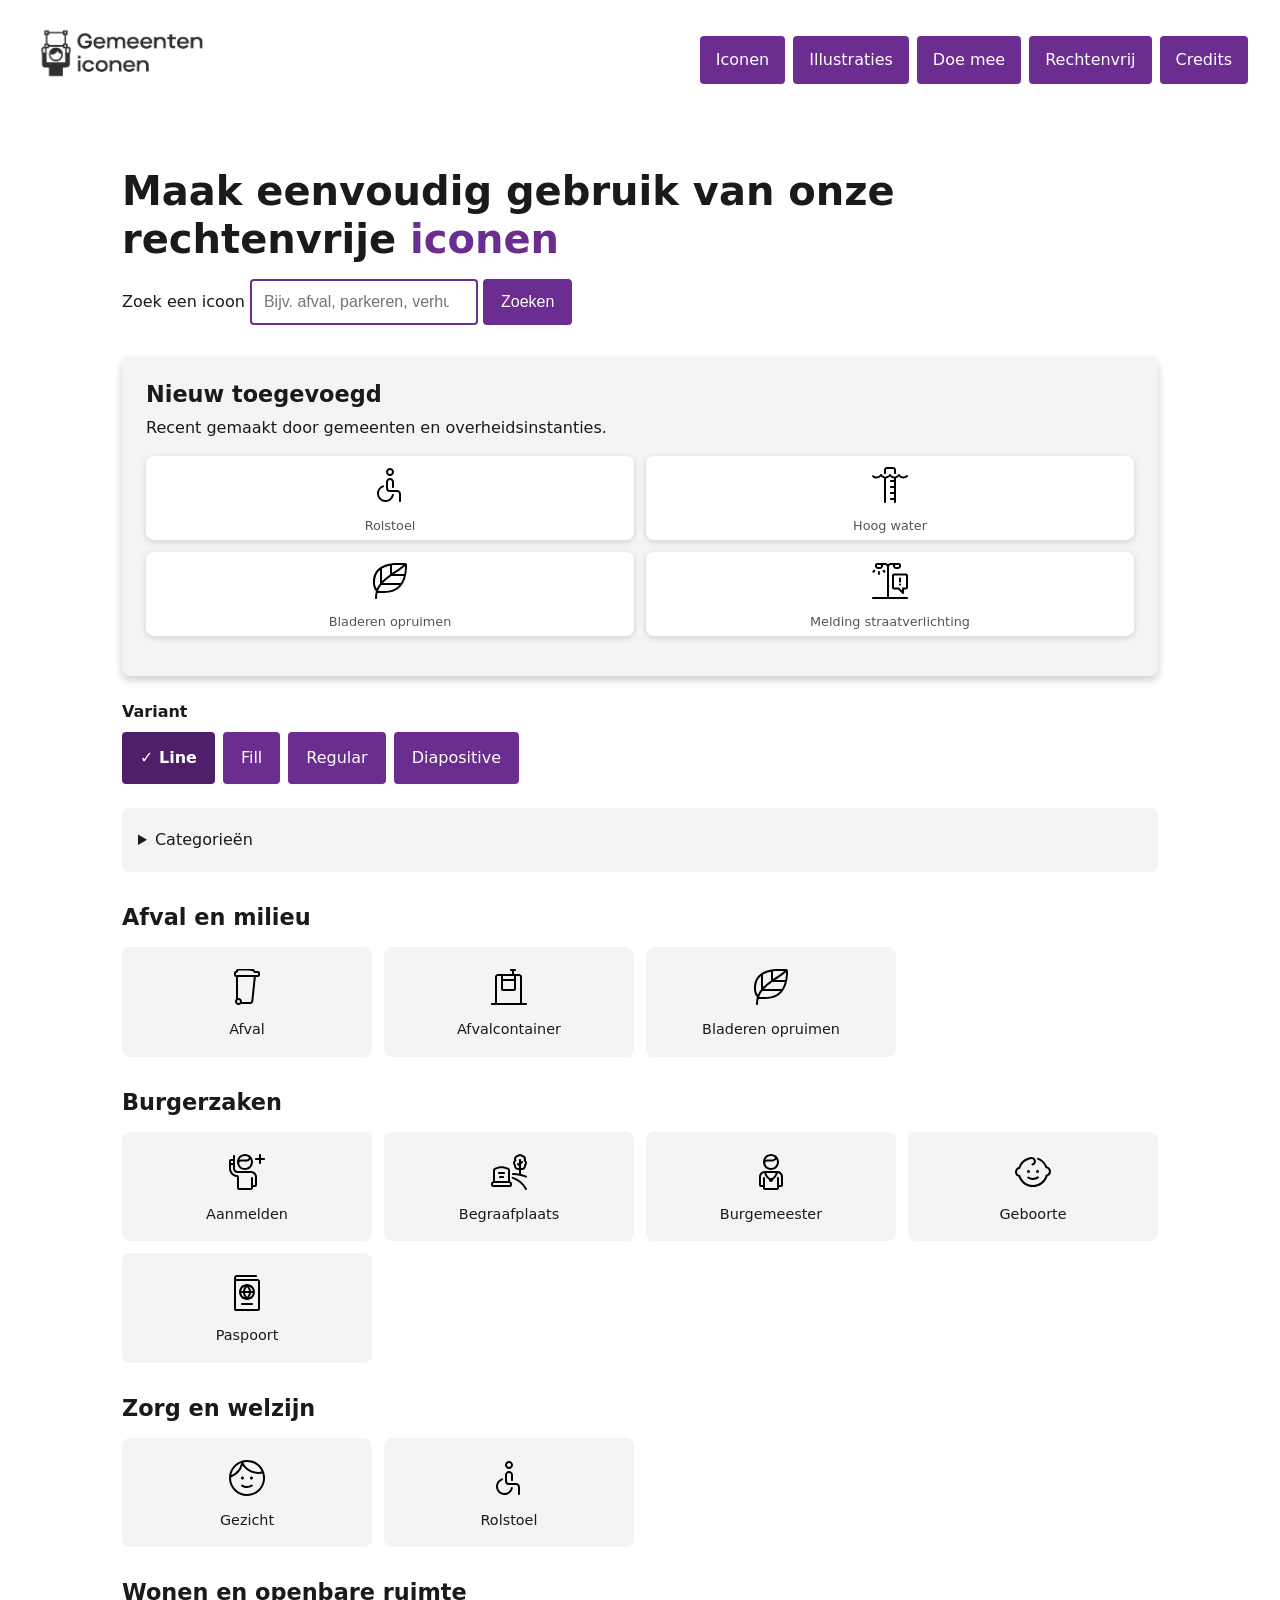
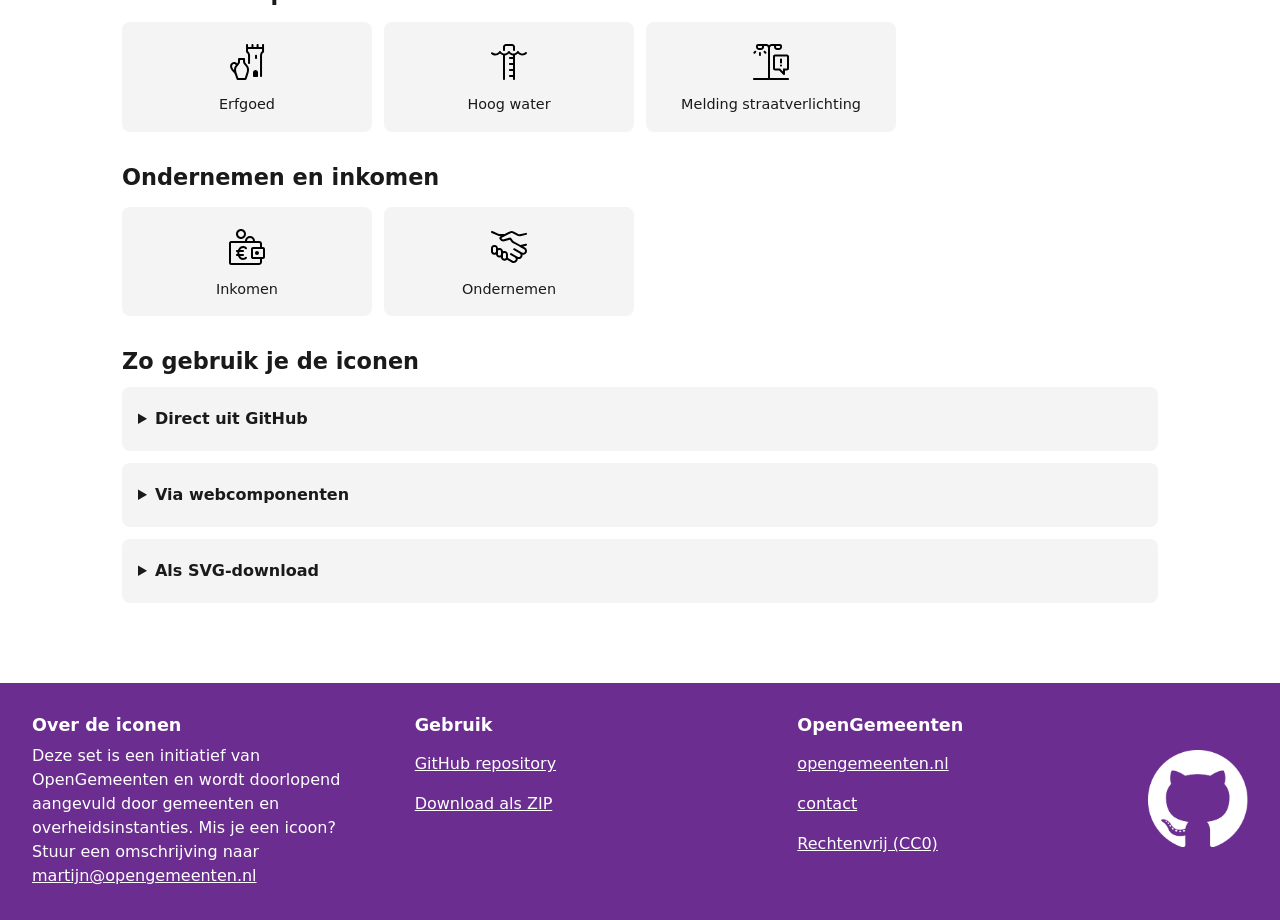
==== commit d0629d11: "aanpassingen gedaan op basis van feedback ik heb feedback gekregen in de klas van een mentor over ar" ====
--- a/iconen.html
+++ b/iconen.html
@@ -17,7 +17,7 @@
         </a>
         <nav>
             <ul>
-                <li><a href="iconen.html" aria-current="page">Iconen</a></li>
+                <li><a href="iconen.html" class="actief">Iconen</a></li>
                 <li><a href="illustraties.html">Illustraties</a></li>
                 <li><a href="doe-mee.html">Doe mee</a></li>
                 <li><a href="rechtenvrij.html">Rechtenvrij</a></li>
@@ -30,11 +30,13 @@
     <h1>Maak eenvoudig gebruik van onze rechtenvrije <em>iconen</em></h1>
 
     <!-- Zoeken -->
-    <form role="search">
-        <label for="zoek">Zoek een icoon</label>
-        <input type="search" id="zoek" name="zoek" placeholder="Bijv. afval, parkeren, verhuizen">
-        <button type="submit">Zoeken</button>
-    </form>
+    <search>
+        <form class="zoekformulier">
+            <label for="zoek">Zoek een icoon</label>
+            <input type="search" id="zoek" name="zoek" placeholder="Bijv. afval, parkeren, verhuizen">
+            <button type="submit">Zoeken</button>
+        </form>
+    </search>
 
     <!-- Recent toegevoegde iconen -->
     <article class="nieuw-blok">
@@ -86,15 +88,17 @@
     </fieldset>
 
     <!-- Categorie-menu als uitklapmenu -->
-    <nav aria-label="Categorieën" class="categorie-menu">
-        <button type="button" id="categorie-knop" aria-expanded="false" aria-controls="categorie-lijst">Categorieën ▾</button>
-        <ul id="categorie-lijst" hidden>
+    <nav class="categorie-menu">
+        <details>
+            <summary>Categorieën</summary>
+            <ul id="categorie-lijst">
             <li><a href="#afval">Afval en milieu</a></li>
             <li><a href="#burgerzaken">Burgerzaken</a></li>
             <li><a href="#zorg">Zorg en welzijn</a></li>
             <li><a href="#wonen">Wonen en openbare ruimte</a></li>
             <li><a href="#ondernemen">Ondernemen en inkomen</a></li>
-        </ul>
+            </ul>
+        </details>
     </nav>
 
     <!-- één section per categorie -->
@@ -242,10 +246,10 @@
     </section>
 
     <!-- Icoon-popup: wordt door script.js gevuld met het icoon waarop je klikt -->
-    <dialog id="icoon-dialoog" class="icoon-dialoog" aria-labelledby="icoon-titel">
+    <dialog id="icoon-dialoog" class="icoon-dialoog">
         <div class="dialoog-kop">
             <h2 id="icoon-titel">Icoon</h2>
-            <button type="button" id="sluit-icoon-dialoog" aria-label="Sluiten">✕</button>
+            <button type="button" id="sluit-icoon-dialoog">Sluiten</button>
         </div>
 
         <section>
@@ -288,7 +292,7 @@
                 <label><input type="radio" name="gebruik" value="decoratief" checked> Decoratief (naast tekst die al hetzelfde zegt)</label>
                 <label><input type="radio" name="gebruik" value="informatief"> Informatief (het icoon draagt zelf betekenis, zonder tekst erbij)</label>
             </fieldset>
-            <p id="toegankelijkheid-advies" role="status" aria-live="polite"></p>
+            <output id="toegankelijkheid-advies"></output>
         </section>
 
         <section>
@@ -310,12 +314,11 @@
     </dialog>
 
     <!-- Download-pop-up -->
-    <!-- Download-pop-up -->
-<dialog id="download-dialoog" class="download-dialoog" aria-labelledby="dl-titel">
+<dialog id="download-dialoog" class="download-dialoog">
     <form method="dialog">
         <div class="dialoog-kop">
             <h2 id="dl-titel">Download <span id="dl-naam">Icoon</span></h2>
-            <button type="button" id="sluit-download-dialoog" class="sluit-knop" aria-label="Sluiten">✕</button>
+            <button type="button" id="sluit-download-dialoog" class="sluit-knop">Sluiten</button>
         </div>
 
         <div class="dialoog-inhoud">
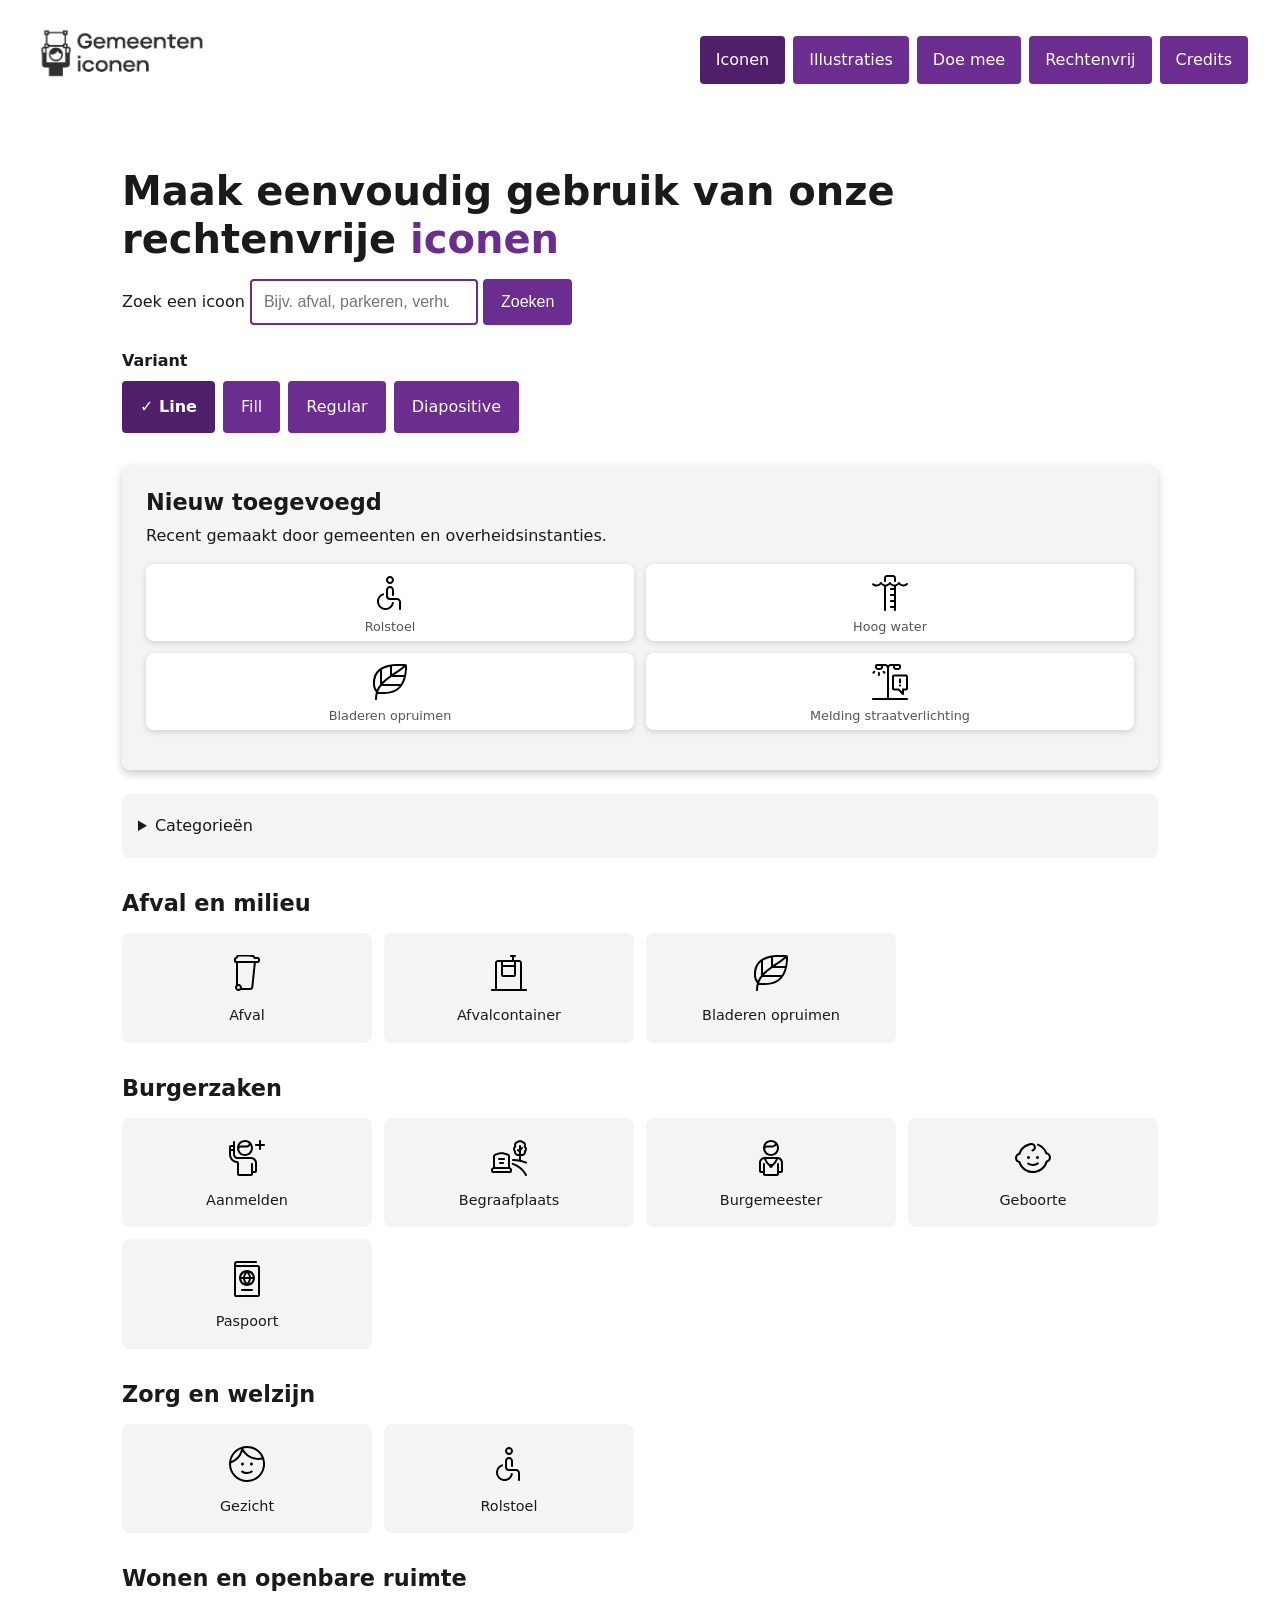
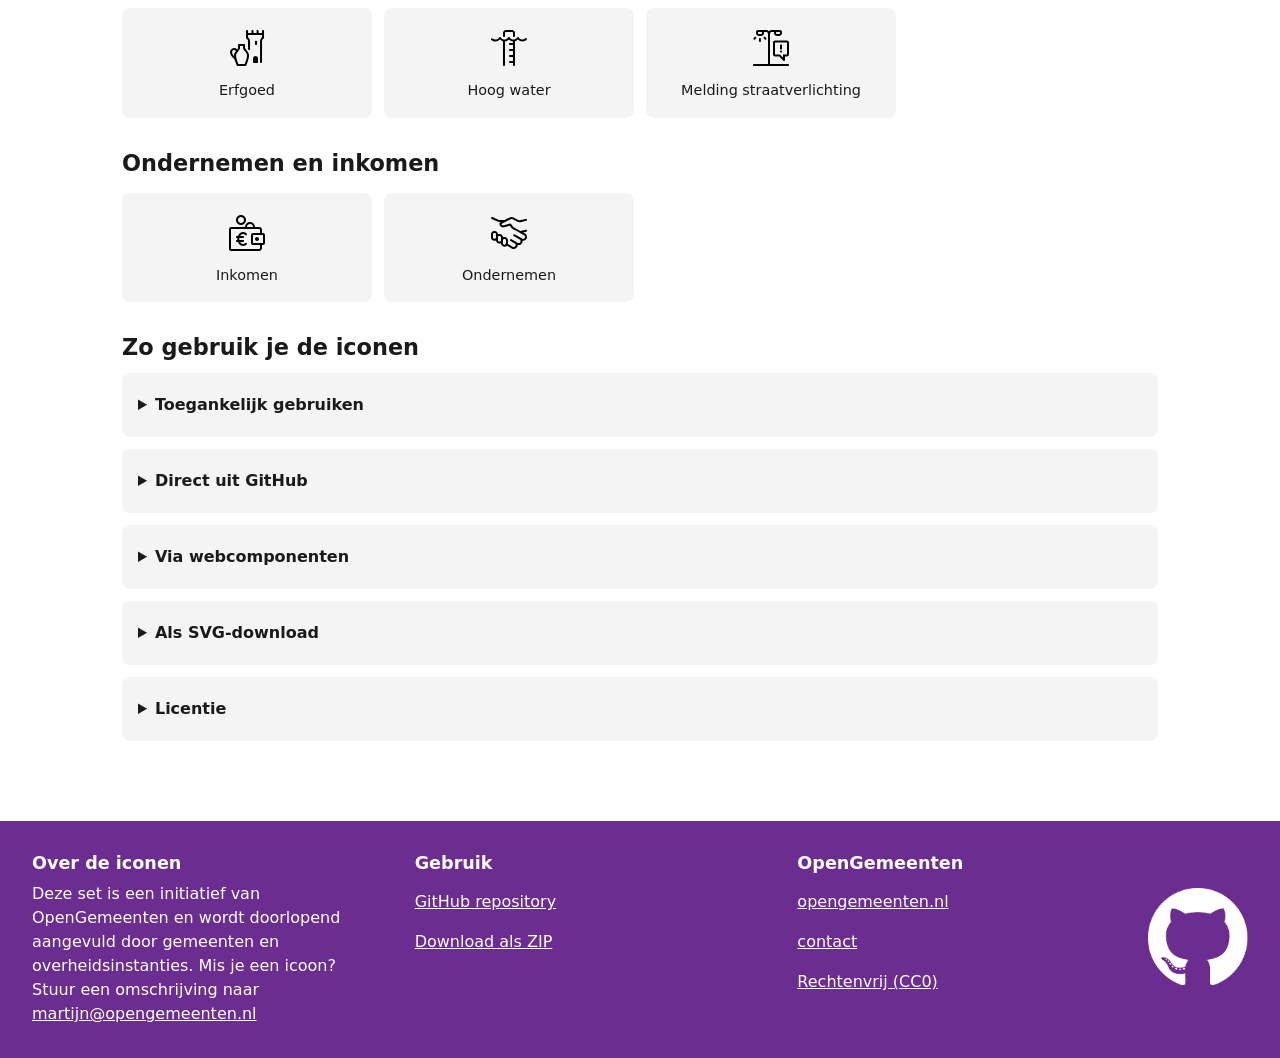
==== commit aaa30dd5: "aanpassing nu werkt het zonder javascript" ====
--- a/iconen.html
+++ b/iconen.html
@@ -1,364 +1,589 @@
 <!DOCTYPE html>
 <html lang="nl">
 <head>
-    <meta charset="UTF-8">
-    <meta name="viewport" content="width=device-width, initial-scale=1.0">
-    <title>Iconen</title>
-    <meta name="description" content="Open en rechtenvrije iconenset voor Nederlandse gemeentelijke websites. 250 iconen in vier varianten.">
-    <link rel="stylesheet" href="styles.css">
-    <script src="scripts/scripts.js" defer></script>
+  <meta charset="UTF-8">
+  <meta name="viewport" content="width=device-width, initial-scale=1.0">
+  <title>Iconen</title>
+  <meta name="description" content="Open en rechtenvrije iconenset voor Nederlandse gemeentelijke websites. 250 iconen in vier varianten.">
+  <link rel="stylesheet" href="styles.css">
 </head>
 
 <body>
-
-    <header>
-        <a href="index.html" class="logo-knop">
-            <img src="assets/logo-gemeentenconen.png" alt="Gemeenten-Iconen">
-        </a>
-        <nav>
-            <ul>
-                <li><a href="iconen.html" class="actief">Iconen</a></li>
-                <li><a href="illustraties.html">Illustraties</a></li>
-                <li><a href="doe-mee.html">Doe mee</a></li>
-                <li><a href="rechtenvrij.html">Rechtenvrij</a></li>
-                <li><a href="credits.html">Credits</a></li>
-            </ul>
-        </nav>
-    </header>
-
-<main>
-    <h1>Maak eenvoudig gebruik van onze rechtenvrije <em>iconen</em></h1>
-
-    <!-- Zoeken -->
-    <search>
-        <form class="zoekformulier">
-            <label for="zoek">Zoek een icoon</label>
-            <input type="search" id="zoek" name="zoek" placeholder="Bijv. afval, parkeren, verhuizen">
-            <button type="submit">Zoeken</button>
-        </form>
-    </search>
-
-    <!-- Recent toegevoegde iconen -->
-    <article class="nieuw-blok">
-        <h2>Nieuw toegevoegd</h2>
-        <p>Recent gemaakt door gemeenten en overheidsinstanties.</p>
-        <ul class="iconen-grid">
-            <li>
-                <button type="button" class="icoon-knop" data-icoon="Rolstoel">
-                    <img src="Iconenset-master/Svg/Line/Rolstoel.svg" alt="" width="48" height="48">
-                    <span>Rolstoel</span>
-                </button>
-            </li>
-            <li>
-                <button type="button" class="icoon-knop" data-icoon="HoogWater">
-                    <img src="Iconenset-master/Svg/Line/HoogWater.svg" alt="" width="48" height="48">
-                    <span>Hoog water</span>
-                </button>
-            </li>
-            <li>
-                <button type="button" class="icoon-knop" data-icoon="BladerenOpruimen">
-                    <img src="Iconenset-master/Svg/Line/BladerenOpruimen.svg" alt="" width="48" height="48">
-                    <span>Bladeren opruimen</span>
-                </button>
-            </li>
-            <li>
-                <button type="button" class="icoon-knop" data-icoon="MeldingStraatverlichting">
-                    <img src="Iconenset-master/Svg/Line/MeldingStraatverlichting.svg" alt="" width="48" height="48">
-                    <span>Melding straatverlichting</span>
-                </button>
-            </li>
-        </ul>
-    </article>
-
-    <!-- Variant kiezen: radio's die eruitzien als knoppen -->
-    <fieldset class="variant-keuze">
-        <legend>Variant</legend>
-
-        <input type="radio" name="variant" id="variant-line" value="line" checked>
-        <label for="variant-line">Line</label>
-
-        <input type="radio" name="variant" id="variant-fill" value="fill">
-        <label for="variant-fill">Fill</label>
-
-        <input type="radio" name="variant" id="variant-regular" value="regular">
-        <label for="variant-regular">Regular</label>
-
-        <input type="radio" name="variant" id="variant-diapositive" value="diapositive">
-        <label for="variant-diapositive">Diapositive</label>
-    </fieldset>
-
-    <!-- Categorie-menu als uitklapmenu -->
-    <nav class="categorie-menu">
-        <details>
-            <summary>Categorieën</summary>
-            <ul id="categorie-lijst">
-            <li><a href="#afval">Afval en milieu</a></li>
-            <li><a href="#burgerzaken">Burgerzaken</a></li>
-            <li><a href="#zorg">Zorg en welzijn</a></li>
-            <li><a href="#wonen">Wonen en openbare ruimte</a></li>
-            <li><a href="#ondernemen">Ondernemen en inkomen</a></li>
-            </ul>
-        </details>
+  <a href="#inhoud" class="skiplink">Ga naar de inhoud</a>
+
+  <header>
+    <a href="index.html" class="logo-knop">
+      <img src="assets/logo-gemeentenconen.png" alt="Gemeenten-Iconen">
+    </a>
+    <nav>
+      <ul>
+        <li><a href="iconen.html" class="actief">Iconen</a></li>
+        <li><a href="illustraties.html">Illustraties</a></li>
+        <li><a href="doe-mee.html">Doe mee</a></li>
+        <li><a href="rechtenvrij.html">Rechtenvrij</a></li>
+        <li><a href="credits.html">Credits</a></li>
+      </ul>
     </nav>
-
-    <!-- één section per categorie -->
-    <section id="afval">
-        <h2>Afval en milieu</h2>
-        <ul class="icon-grid">
-            <li>
-                <button type="button" class="icoon-knop" data-icoon="Afval">
-                    <img src="Iconenset-master/Svg/Line/Afval.svg" alt="" width="48" height="48">
-                    <span>Afval</span>
-                </button>
-            </li>
-            <li>
-                <button type="button" class="icoon-knop" data-icoon="Afvalcontainer">
-                    <img src="Iconenset-master/Svg/Line/Afvalcontainer.svg" alt="" width="48" height="48">
-                    <span>Afvalcontainer</span>
-                </button>
-            </li>
-            <li>
-                <button type="button" class="icoon-knop" data-icoon="BladerenOpruimen">
-                    <img src="Iconenset-master/Svg/Line/BladerenOpruimen.svg" alt="" width="48" height="48">
-                    <span>Bladeren opruimen</span>
-                </button>
-            </li>
-        </ul>
-    </section>
-
-    <section id="burgerzaken">
-        <h2>Burgerzaken</h2>
-        <ul class="icon-grid">
-            <li>
-                <button type="button" class="icoon-knop" data-icoon="Aanmelden">
-                    <img src="Iconenset-master/Svg/Line/Aanmelden.svg" alt="" width="48" height="48">
-                    <span>Aanmelden</span>
-                </button>
-            </li>
-            <li>
-                <button type="button" class="icoon-knop" data-icoon="Begraafplaats">
-                    <img src="Iconenset-master/Svg/Line/Begraafplaats.svg" alt="" width="48" height="48">
-                    <span>Begraafplaats</span>
-                </button>
-            </li>
-            <li>
-                <button type="button" class="icoon-knop" data-icoon="Burgemeester">
-                    <img src="Iconenset-master/Svg/Line/Burgemeester.svg" alt="" width="48" height="48">
-                    <span>Burgemeester</span>
-                </button>
-            </li>
-            <li>
-                <button type="button" class="icoon-knop" data-icoon="Geboorte">
-                    <img src="Iconenset-master/Svg/Line/Geboorte.svg" alt="" width="48" height="48">
-                    <span>Geboorte</span>
-                </button>
-            </li>
-            <li>
-                <button type="button" class="icoon-knop" data-icoon="Paspoort">
-                    <img src="Iconenset-master/Svg/Line/Paspoort.svg" alt="" width="48" height="48">
-                    <span>Paspoort</span>
-                </button>
-            </li>
-        </ul>
-    </section>
-
-    <section id="zorg">
-        <h2>Zorg en welzijn</h2>
-        <ul class="icon-grid">
-            <li>
-                <button type="button" class="icoon-knop" data-icoon="Gezicht">
-                    <img src="Iconenset-master/Svg/Line/Gezicht.svg" alt="" width="48" height="48">
-                    <span>Gezicht</span>
-                </button>
-            </li>
-            <li>
-                <button type="button" class="icoon-knop" data-icoon="Rolstoel">
-                    <img src="Iconenset-master/Svg/Line/Rolstoel.svg" alt="" width="48" height="48">
-                    <span>Rolstoel</span>
-                </button>
-            </li>
-        </ul>
-    </section>
-
-    <section id="wonen">
-        <h2>Wonen en openbare ruimte</h2>
-        <ul class="icon-grid">
-            <li>
-                <button type="button" class="icoon-knop" data-icoon="Erfgoed">
-                    <img src="Iconenset-master/Svg/Line/Erfgoed.svg" alt="" width="48" height="48">
-                    <span>Erfgoed</span>
-                </button>
-            </li>
-            <li>
-                <button type="button" class="icoon-knop" data-icoon="HoogWater">
-                    <img src="Iconenset-master/Svg/Line/HoogWater.svg" alt="" width="48" height="48">
-                    <span>Hoog water</span>
-                </button>
-            </li>
-            <li>
-                <button type="button" class="icoon-knop" data-icoon="MeldingStraatverlichting">
-                    <img src="Iconenset-master/Svg/Line/MeldingStraatverlichting.svg" alt="" width="48" height="48">
-                    <span>Melding straatverlichting</span>
-                </button>
-            </li>
-        </ul>
-    </section>
-
-    <section id="ondernemen">
-        <h2>Ondernemen en inkomen</h2>
-        <ul class="icon-grid">
-            <li>
-                <button type="button" class="icoon-knop" data-icoon="Inkomen">
-                    <img src="Iconenset-master/Svg/Line/Inkomen.svg" alt="" width="48" height="48">
-                    <span>Inkomen</span>
-                </button>
-            </li>
-            <li>
-                <button type="button" class="icoon-knop" data-icoon="Ondernemen">
-                    <img src="Iconenset-master/Svg/Line/Ondernemen.svg" alt="" width="48" height="48">
-                    <span>Ondernemen</span>
-                </button>
-            </li>
-        </ul>
-    </section>
-
-    <!-- Uitleg voor ontwikkelaars -->
-    <section class="gebruik-opties">
-        <h2>Zo gebruik je de iconen</h2>
-
-        <details>
-            <summary><em>Direct uit GitHub</em></summary>
-            <p>Ontwikkelaars kunnen iconen rechtstreeks uit de repository laden, waardoor de set altijd actueel blijft op websites.</p>
-            <a href="https://github.com/OpenGemeenten/Iconenset/">Bekijk de repository</a>
-        </details>
-
-        <details>
-            <summary><em>Via webcomponenten</em></summary>
-            <p>Onder leiding van Frameless zijn er van de regular iconen webcomponenten gemaakt, waardoor deze eenvoudig te gebruiken zijn in Common Ground-projecten.</p>
-            <a href="https://frameless.github.io/iconset-npm/">Bekijk de documentatie</a>
-        </details>
-
-        <details>
-            <summary><em>Als SVG-download</em></summary>
-            <p>Liever alles in één keer binnenhalen? Download de complete set als ZIP-bestand.</p>
-            <a href="https://github.com/OpenGemeenten/Iconenset/archive/refs/heads/master.zip">Download de complete set</a>
-        </details>
-    </section>
-
-    <!-- Icoon-popup: wordt door script.js gevuld met het icoon waarop je klikt -->
-    <dialog id="icoon-dialoog" class="icoon-dialoog">
-        <div class="dialoog-kop">
-            <h2 id="icoon-titel">Icoon</h2>
-            <button type="button" id="sluit-icoon-dialoog">Sluiten</button>
-        </div>
-
-        <section>
-            <h3>Betekenis</h3>
-            <p id="icoon-betekenis"></p>
-
-            <h4>Synoniemen</h4>
-            <ul id="icoon-synoniemen"></ul>
-
-            <h4>Gebruiksadvies</h4>
-            <p>Gebruik dit icoon bij links of knoppen die erbij passen. Combineer het altijd met een tekstlabel, zodat de betekenis ook zonder icoon duidelijk is.</p>
-        </section>
-
-        <section>
-            <h3>Varianten vergelijken</h3>
-            <ul class="varianten-vergelijk">
-                <li>
-                    <img alt="" width="64" height="64">
-                    <span>Line</span>
-                </li>
-                <li>
-                    <img alt="" width="64" height="64">
-                    <span>Fill</span>
-                </li>
-                <li>
-                    <img alt="" width="64" height="64">
-                    <span>Regular</span>
-                </li>
-                <li>
-                    <img alt="" width="64" height="64">
-                    <span>Diapositive</span>
-                </li>
-            </ul>
-        </section>
-
-        <section>
-            <h3>Toegankelijkheidschecker</h3>
-            <fieldset class="gebruik-keuze">
-                <legend>Hoe gebruik je dit icoon?</legend>
-                <label><input type="radio" name="gebruik" value="decoratief" checked> Decoratief (naast tekst die al hetzelfde zegt)</label>
-                <label><input type="radio" name="gebruik" value="informatief"> Informatief (het icoon draagt zelf betekenis, zonder tekst erbij)</label>
-            </fieldset>
-            <output id="toegankelijkheid-advies"></output>
-        </section>
-
-        <section>
-            <h3>Download</h3>
-            <button type="button" id="open-download-dialoog">Download dit icoon</button>
-        </section>
-
-        <section>
-            <h3>Embedcode</h3>
-            <label for="embed-code">Code voor dit icoon</label>
-            <textarea id="embed-code" readonly rows="3"></textarea>
-            <button type="button" id="kopieer-embed">Kopieer</button>
-        </section>
-
-        <section>
-            <h3>Licentie</h3>
-            <p>Dit icoon is vrijgegeven onder CC0 (publiek domein). Je mag het gratis gebruiken, aanpassen en verspreiden, zonder bronvermelding.</p>
-        </section>
-    </dialog>
-
-    <!-- Download-pop-up -->
-<dialog id="download-dialoog" class="download-dialoog">
-    <form method="dialog">
-        <div class="dialoog-kop">
-            <h2 id="dl-titel">Download <span id="dl-naam">Icoon</span></h2>
-            <button type="button" id="sluit-download-dialoog" class="sluit-knop">Sluiten</button>
-        </div>
-
-        <div class="dialoog-inhoud">
-            <fieldset class="variant-keuze">
-                <legend>Variant</legend>
-
-                <input type="radio" name="dl-variant" id="dl-variant-line" value="line" checked>
-                <label for="dl-variant-line">Line</label>
-
-                <input type="radio" name="dl-variant" id="dl-variant-fill" value="fill">
-                <label for="dl-variant-fill">Fill</label>
-
-                <input type="radio" name="dl-variant" id="dl-variant-regular" value="regular">
-                <label for="dl-variant-regular">Regular</label>
-
-                <input type="radio" name="dl-variant" id="dl-variant-diapositive" value="diapositive">
-                <label for="dl-variant-diapositive">Diapositive</label>
-            </fieldset>
-
-            <div class="veld">
-                <label for="dl-formaat">Formaat</label>
-                <select id="dl-formaat" name="dl-formaat">
-                    <option value="svg">SVG</option>
-                    <option value="png-64">PNG 64px</option>
-                    <option value="png-128">PNG 128px</option>
-                </select>
-            </div>
-
-            <div class="veld">
-                <label for="dl-kleur">Kleur</label>
-                <input type="color" id="dl-kleur" name="dl-kleur" value="#000000">
-            </div>
-        </div>
-
-        <div class="dialoog-acties">
-            <button type="button" id="download-bevestig" class="knop-paars">Download</button>
-            <button type="button" id="download-annuleer">Annuleer</button>
-        </div>
+  </header>
+
+<main id="inhoud">
+  <h1>Maak eenvoudig gebruik van onze rechtenvrije <em>iconen</em></h1>
+
+  <!-- Zoeken -->
+  <search>
+    <form class="zoekformulier">
+      <label for="zoek">Zoek een icoon</label>
+      <input type="search" id="zoek" name="zoek" placeholder="Bijv. afval, parkeren, verhuizen">
+      <button type="submit">Zoeken</button>
     </form>
-</dialog>
+  </search>
+
+  <!-- Variant kiezen: de CSS (main:has) laat daardoor de juiste plaatjes zien -->
+  <fieldset class="variant-keuze">
+    <legend>Variant</legend>
+    <input type="radio" name="variant" id="variant-line" checked>
+    <label for="variant-line">Line</label>
+    <input type="radio" name="variant" id="variant-fill">
+    <label for="variant-fill">Fill</label>
+    <input type="radio" name="variant" id="variant-regular">
+    <label for="variant-regular">Regular</label>
+    <input type="radio" name="variant" id="variant-diapositive">
+    <label for="variant-diapositive">Diapositive</label>
+  </fieldset>
+
+  <!-- Recent toegevoegde iconen -->
+  <article class="nieuw-blok">
+    <h2>Nieuw toegevoegd</h2>
+    <p>Recent gemaakt door gemeenten en overheidsinstanties.</p>
+    <ul class="iconen-grid">
+      <li>
+        <button type="button" popovertarget="info-rolstoel">
+          <img class="line" src="Iconenset-master/Svg/Line/Rolstoel.svg" alt="">
+          <img class="fill" src="Iconenset-master/Svg/Fill/Rolstoel.svg" alt="">
+          <img class="regular" src="Iconenset-master/Svg/Regular/Rolstoel.svg" alt="">
+          <img class="diapositive" src="Iconenset-master/Svg/Regular%20diapositive/Rolstoel.svg" alt="">
+          <span>Rolstoel</span>
+        </button>
+      </li>
+      <li>
+        <button type="button" popovertarget="info-hoog-water">
+          <img class="line" src="Iconenset-master/Svg/Line/HoogWater.svg" alt="">
+          <img class="fill" src="Iconenset-master/Svg/Fill/HoogWater.svg" alt="">
+          <img class="regular" src="Iconenset-master/Svg/Regular/HoogWater.svg" alt="">
+          <img class="diapositive" src="Iconenset-master/Svg/Regular%20diapositive/HoogWater.svg" alt="">
+          <span>Hoog water</span>
+        </button>
+      </li>
+      <li>
+        <button type="button" popovertarget="info-bladeren-opruimen">
+          <img class="line" src="Iconenset-master/Svg/Line/BladerenOpruimen.svg" alt="">
+          <img class="fill" src="Iconenset-master/Svg/Fill/BladerenOpruimen.svg" alt="">
+          <img class="regular" src="Iconenset-master/Svg/Regular/BladerenOpruimen.svg" alt="">
+          <img class="diapositive" src="Iconenset-master/Svg/Regular%20diapositive/BladerenOpruimen.svg" alt="">
+          <span>Bladeren opruimen</span>
+        </button>
+      </li>
+      <li>
+        <button type="button" popovertarget="info-melding-straatverlichting">
+          <img class="line" src="Iconenset-master/Svg/Line/MeldingStraatverlichting.svg" alt="">
+          <img class="fill" src="Iconenset-master/Svg/Fill/MeldingStraatverlichting.svg" alt="">
+          <img class="regular" src="Iconenset-master/Svg/Regular/MeldingStraatverlichting.svg" alt="">
+          <img class="diapositive" src="Iconenset-master/Svg/Regular%20diapositive/MeldingStraatverlichting.svg" alt="">
+          <span>Melding straatverlichting</span>
+        </button>
+      </li>
+    </ul>
+  </article>
+
+  <!-- Categorie-menu (details werkt zonder JavaScript) -->
+  <nav class="categorie-menu">
+    <details>
+      <summary>Categorieën</summary>
+      <ul>
+        <li><a href="#afval">Afval en milieu</a></li>
+        <li><a href="#burgerzaken">Burgerzaken</a></li>
+        <li><a href="#zorg">Zorg en welzijn</a></li>
+        <li><a href="#wonen">Wonen en openbare ruimte</a></li>
+        <li><a href="#ondernemen">Ondernemen en inkomen</a></li>
+      </ul>
+    </details>
+  </nav>
+
+  <section id="afval">
+    <h2>Afval en milieu</h2>
+    <ul class="icon-grid">
+      <li>
+        <button type="button" popovertarget="info-afval">
+          <img class="line" src="Iconenset-master/Svg/Line/Afval.svg" alt="">
+          <img class="fill" src="Iconenset-master/Svg/Fill/Afval.svg" alt="">
+          <img class="regular" src="Iconenset-master/Svg/Regular/Afval.svg" alt="">
+          <img class="diapositive" src="Iconenset-master/Svg/Regular%20diapositive/Afval.svg" alt="">
+          <span>Afval</span>
+        </button>
+      </li>
+      <li>
+        <button type="button" popovertarget="info-afvalcontainer">
+          <img class="line" src="Iconenset-master/Svg/Line/Afvalcontainer.svg" alt="">
+          <img class="fill" src="Iconenset-master/Svg/Fill/Afvalcontainer.svg" alt="">
+          <img class="regular" src="Iconenset-master/Svg/Regular/Afvalcontainer.svg" alt="">
+          <img class="diapositive" src="Iconenset-master/Svg/Regular%20diapositive/Afvalcontainer.svg" alt="">
+          <span>Afvalcontainer</span>
+        </button>
+      </li>
+      <li>
+        <button type="button" popovertarget="info-bladeren-opruimen">
+          <img class="line" src="Iconenset-master/Svg/Line/BladerenOpruimen.svg" alt="">
+          <img class="fill" src="Iconenset-master/Svg/Fill/BladerenOpruimen.svg" alt="">
+          <img class="regular" src="Iconenset-master/Svg/Regular/BladerenOpruimen.svg" alt="">
+          <img class="diapositive" src="Iconenset-master/Svg/Regular%20diapositive/BladerenOpruimen.svg" alt="">
+          <span>Bladeren opruimen</span>
+        </button>
+      </li>
+    </ul>
+  </section>
+
+  <section id="burgerzaken">
+    <h2>Burgerzaken</h2>
+    <ul class="icon-grid">
+      <li>
+        <button type="button" popovertarget="info-aanmelden">
+          <img class="line" src="Iconenset-master/Svg/Line/Aanmelden.svg" alt="">
+          <img class="fill" src="Iconenset-master/Svg/Fill/Aanmelden.svg" alt="">
+          <img class="regular" src="Iconenset-master/Svg/Regular/Aanmelden.svg" alt="">
+          <img class="diapositive" src="Iconenset-master/Svg/Regular%20diapositive/Aanmelden.svg" alt="">
+          <span>Aanmelden</span>
+        </button>
+      </li>
+      <li>
+        <button type="button" popovertarget="info-begraafplaats">
+          <img class="line" src="Iconenset-master/Svg/Line/Begraafplaats.svg" alt="">
+          <img class="fill" src="Iconenset-master/Svg/Fill/Begraafplaats.svg" alt="">
+          <img class="regular" src="Iconenset-master/Svg/Regular/Begraafplaats.svg" alt="">
+          <img class="diapositive" src="Iconenset-master/Svg/Regular%20diapositive/Begraafplaats.svg" alt="">
+          <span>Begraafplaats</span>
+        </button>
+      </li>
+      <li>
+        <button type="button" popovertarget="info-burgemeester">
+          <img class="line" src="Iconenset-master/Svg/Line/Burgemeester.svg" alt="">
+          <img class="fill" src="Iconenset-master/Svg/Fill/Burgemeester.svg" alt="">
+          <img class="regular" src="Iconenset-master/Svg/Regular/Burgemeester.svg" alt="">
+          <img class="diapositive" src="Iconenset-master/Svg/Regular%20diapositive/Burgemeester.svg" alt="">
+          <span>Burgemeester</span>
+        </button>
+      </li>
+      <li>
+        <button type="button" popovertarget="info-geboorte">
+          <img class="line" src="Iconenset-master/Svg/Line/Geboorte.svg" alt="">
+          <img class="fill" src="Iconenset-master/Svg/Fill/Geboorte.svg" alt="">
+          <img class="regular" src="Iconenset-master/Svg/Regular/Geboorte.svg" alt="">
+          <img class="diapositive" src="Iconenset-master/Svg/Regular%20diapositive/Geboorte.svg" alt="">
+          <span>Geboorte</span>
+        </button>
+      </li>
+      <li>
+        <button type="button" popovertarget="info-paspoort">
+          <img class="line" src="Iconenset-master/Svg/Line/Paspoort.svg" alt="">
+          <img class="fill" src="Iconenset-master/Svg/Fill/Paspoort.svg" alt="">
+          <img class="regular" src="Iconenset-master/Svg/Regular/Paspoort.svg" alt="">
+          <img class="diapositive" src="Iconenset-master/Svg/Regular%20diapositive/Paspoort.svg" alt="">
+          <span>Paspoort</span>
+        </button>
+      </li>
+    </ul>
+  </section>
+
+  <section id="zorg">
+    <h2>Zorg en welzijn</h2>
+    <ul class="icon-grid">
+      <li>
+        <button type="button" popovertarget="info-gezicht">
+          <img class="line" src="Iconenset-master/Svg/Line/Gezicht.svg" alt="">
+          <img class="fill" src="Iconenset-master/Svg/Fill/Gezicht.svg" alt="">
+          <img class="regular" src="Iconenset-master/Svg/Regular/Gezicht.svg" alt="">
+          <img class="diapositive" src="Iconenset-master/Svg/Regular%20diapositive/Gezicht.svg" alt="">
+          <span>Gezicht</span>
+        </button>
+      </li>
+      <li>
+        <button type="button" popovertarget="info-rolstoel">
+          <img class="line" src="Iconenset-master/Svg/Line/Rolstoel.svg" alt="">
+          <img class="fill" src="Iconenset-master/Svg/Fill/Rolstoel.svg" alt="">
+          <img class="regular" src="Iconenset-master/Svg/Regular/Rolstoel.svg" alt="">
+          <img class="diapositive" src="Iconenset-master/Svg/Regular%20diapositive/Rolstoel.svg" alt="">
+          <span>Rolstoel</span>
+        </button>
+      </li>
+    </ul>
+  </section>
+
+  <section id="wonen">
+    <h2>Wonen en openbare ruimte</h2>
+    <ul class="icon-grid">
+      <li>
+        <button type="button" popovertarget="info-erfgoed">
+          <img class="line" src="Iconenset-master/Svg/Line/Erfgoed.svg" alt="">
+          <img class="fill" src="Iconenset-master/Svg/Fill/Erfgoed.svg" alt="">
+          <img class="regular" src="Iconenset-master/Svg/Regular/Erfgoed.svg" alt="">
+          <img class="diapositive" src="Iconenset-master/Svg/Regular%20diapositive/Erfgoed.svg" alt="">
+          <span>Erfgoed</span>
+        </button>
+      </li>
+      <li>
+        <button type="button" popovertarget="info-hoog-water">
+          <img class="line" src="Iconenset-master/Svg/Line/HoogWater.svg" alt="">
+          <img class="fill" src="Iconenset-master/Svg/Fill/HoogWater.svg" alt="">
+          <img class="regular" src="Iconenset-master/Svg/Regular/HoogWater.svg" alt="">
+          <img class="diapositive" src="Iconenset-master/Svg/Regular%20diapositive/HoogWater.svg" alt="">
+          <span>Hoog water</span>
+        </button>
+      </li>
+      <li>
+        <button type="button" popovertarget="info-melding-straatverlichting">
+          <img class="line" src="Iconenset-master/Svg/Line/MeldingStraatverlichting.svg" alt="">
+          <img class="fill" src="Iconenset-master/Svg/Fill/MeldingStraatverlichting.svg" alt="">
+          <img class="regular" src="Iconenset-master/Svg/Regular/MeldingStraatverlichting.svg" alt="">
+          <img class="diapositive" src="Iconenset-master/Svg/Regular%20diapositive/MeldingStraatverlichting.svg" alt="">
+          <span>Melding straatverlichting</span>
+        </button>
+      </li>
+    </ul>
+  </section>
+
+  <section id="ondernemen">
+    <h2>Ondernemen en inkomen</h2>
+    <ul class="icon-grid">
+      <li>
+        <button type="button" popovertarget="info-inkomen">
+          <img class="line" src="Iconenset-master/Svg/Line/Inkomen.svg" alt="">
+          <img class="fill" src="Iconenset-master/Svg/Fill/Inkomen.svg" alt="">
+          <img class="regular" src="Iconenset-master/Svg/Regular/Inkomen.svg" alt="">
+          <img class="diapositive" src="Iconenset-master/Svg/Regular%20diapositive/Inkomen.svg" alt="">
+          <span>Inkomen</span>
+        </button>
+      </li>
+      <li>
+        <button type="button" popovertarget="info-ondernemen">
+          <img class="line" src="Iconenset-master/Svg/Line/Ondernemen.svg" alt="">
+          <img class="fill" src="Iconenset-master/Svg/Fill/Ondernemen.svg" alt="">
+          <img class="regular" src="Iconenset-master/Svg/Regular/Ondernemen.svg" alt="">
+          <img class="diapositive" src="Iconenset-master/Svg/Regular%20diapositive/Ondernemen.svg" alt="">
+          <span>Ondernemen</span>
+        </button>
+      </li>
+    </ul>
+  </section>
+
+  <!-- Uitleg die voor ALLE iconen geldt (staat hier één keer i.p.v. in elke popup) -->
+  <section class="gebruik-opties">
+    <h2>Zo gebruik je de iconen</h2>
+
+    <details>
+      <summary><em>Toegankelijk gebruiken</em></summary>
+      <p>Combineer een icoon altijd met een tekstlabel, zodat de betekenis ook zonder icoon duidelijk is.</p>
+      <p><strong>Decoratief</strong> (naast tekst die hetzelfde zegt): gebruik een lege alt-tekst, alt="". Schermlezers slaan het icoon dan over.</p>
+      <p><strong>Informatief</strong> (zonder tekst erbij): geef een beschrijvende alt-tekst, bijvoorbeeld alt="Afval".</p>
+    </details>
+
+    <details>
+      <summary><em>Direct uit GitHub</em></summary>
+      <p>Ontwikkelaars kunnen iconen rechtstreeks uit de repository laden, waardoor de set altijd actueel blijft op websites.</p>
+      <a href="https://github.com/OpenGemeenten/Iconenset/">Bekijk de repository</a>
+    </details>
+
+    <details>
+      <summary><em>Via webcomponenten</em></summary>
+      <p>Onder leiding van Frameless zijn er van de regular iconen webcomponenten gemaakt, waardoor deze eenvoudig te gebruiken zijn in Common Ground-projecten.</p>
+      <a href="https://frameless.github.io/iconset-npm/">Bekijk de documentatie</a>
+    </details>
+
+    <details>
+      <summary><em>Als SVG-download</em></summary>
+      <p>Liever alles in één keer binnenhalen? Download de complete set als ZIP-bestand.</p>
+      <a href="https://github.com/OpenGemeenten/Iconenset/archive/refs/heads/master.zip">Download de complete set</a>
+    </details>
+
+    <details>
+      <summary><em>Licentie</em></summary>
+      <p>Alle iconen zijn vrijgegeven onder CC0 (publiek domein). Je mag ze gratis gebruiken, aanpassen en verspreiden, zonder bronvermelding.</p>
+    </details>
+  </section>
+
+
+  <!-- ===== POPUPS: één per icoon =====
+       De knop met popovertarget="info-afval" opent de popup met id="info-afval".
+       Nieuw icoon? Kopieer een hele <dialog> en verander de naam en bestandsnaam. -->
+
+  <dialog id="info-afval" class="icoon-dialoog" popover>
+    <div class="dialoog-kop">
+      <h2>Afval</h2>
+      <button type="button" popovertarget="info-afval" popovertargetaction="hide">Sluiten</button>
+    </div>
+    <p>Dit icoon wordt gebruikt om alles rondom afval, afvalinzameling en -verwerking aan te duiden, bijvoorbeeld bij formulieren, meldingen en informatiepagina's over afval.</p>
+    <p><strong>Synoniemen:</strong> vuilnis, huisvuil, afvalinzameling</p>
+    <h3>Varianten en download</h3>
+    <ul class="varianten-vergelijk">
+      <li><img src="Iconenset-master/Svg/Line/Afval.svg" alt=""><a href="Iconenset-master/Svg/Line/Afval.svg" download>Line</a></li>
+      <li><img src="Iconenset-master/Svg/Fill/Afval.svg" alt=""><a href="Iconenset-master/Svg/Fill/Afval.svg" download>Fill</a></li>
+      <li><img src="Iconenset-master/Svg/Regular/Afval.svg" alt=""><a href="Iconenset-master/Svg/Regular/Afval.svg" download>Regular</a></li>
+      <li><img src="Iconenset-master/Svg/Regular%20diapositive/Afval.svg" alt=""><a href="Iconenset-master/Svg/Regular%20diapositive/Afval.svg" download>Diapositive</a></li>
+    </ul>
+    <h3>Embedcode</h3>
+    <label for="embed-afval">Selecteer en kopieer met Ctrl+C</label>
+    <textarea id="embed-afval" readonly rows="3"><img src="Iconenset-master/Svg/Line/Afval.svg" alt="Afval" width="48" height="48"></textarea>
+  </dialog>
+
+  <dialog id="info-afvalcontainer" class="icoon-dialoog" popover>
+    <div class="dialoog-kop">
+      <h2>Afvalcontainer</h2>
+      <button type="button" popovertarget="info-afvalcontainer" popovertargetaction="hide">Sluiten</button>
+    </div>
+    <p>Betekenis en synoniemen volgen nog.</p>
+    <h3>Varianten en download</h3>
+    <ul class="varianten-vergelijk">
+      <li><img src="Iconenset-master/Svg/Line/Afvalcontainer.svg" alt=""><a href="Iconenset-master/Svg/Line/Afvalcontainer.svg" download>Line</a></li>
+      <li><img src="Iconenset-master/Svg/Fill/Afvalcontainer.svg" alt=""><a href="Iconenset-master/Svg/Fill/Afvalcontainer.svg" download>Fill</a></li>
+      <li><img src="Iconenset-master/Svg/Regular/Afvalcontainer.svg" alt=""><a href="Iconenset-master/Svg/Regular/Afvalcontainer.svg" download>Regular</a></li>
+      <li><img src="Iconenset-master/Svg/Regular%20diapositive/Afvalcontainer.svg" alt=""><a href="Iconenset-master/Svg/Regular%20diapositive/Afvalcontainer.svg" download>Diapositive</a></li>
+    </ul>
+    <h3>Embedcode</h3>
+    <label for="embed-afvalcontainer">Selecteer en kopieer met Ctrl+C</label>
+    <textarea id="embed-afvalcontainer" readonly rows="3"><img src="Iconenset-master/Svg/Line/Afvalcontainer.svg" alt="Afvalcontainer" width="48" height="48"></textarea>
+  </dialog>
+
+  <dialog id="info-bladeren-opruimen" class="icoon-dialoog" popover>
+    <div class="dialoog-kop">
+      <h2>Bladeren opruimen</h2>
+      <button type="button" popovertarget="info-bladeren-opruimen" popovertargetaction="hide">Sluiten</button>
+    </div>
+    <p>Betekenis en synoniemen volgen nog.</p>
+    <h3>Varianten en download</h3>
+    <ul class="varianten-vergelijk">
+      <li><img src="Iconenset-master/Svg/Line/BladerenOpruimen.svg" alt=""><a href="Iconenset-master/Svg/Line/BladerenOpruimen.svg" download>Line</a></li>
+      <li><img src="Iconenset-master/Svg/Fill/BladerenOpruimen.svg" alt=""><a href="Iconenset-master/Svg/Fill/BladerenOpruimen.svg" download>Fill</a></li>
+      <li><img src="Iconenset-master/Svg/Regular/BladerenOpruimen.svg" alt=""><a href="Iconenset-master/Svg/Regular/BladerenOpruimen.svg" download>Regular</a></li>
+      <li><img src="Iconenset-master/Svg/Regular%20diapositive/BladerenOpruimen.svg" alt=""><a href="Iconenset-master/Svg/Regular%20diapositive/BladerenOpruimen.svg" download>Diapositive</a></li>
+    </ul>
+    <h3>Embedcode</h3>
+    <label for="embed-bladeren-opruimen">Selecteer en kopieer met Ctrl+C</label>
+    <textarea id="embed-bladeren-opruimen" readonly rows="3"><img src="Iconenset-master/Svg/Line/BladerenOpruimen.svg" alt="Bladeren opruimen" width="48" height="48"></textarea>
+  </dialog>
+
+  <dialog id="info-aanmelden" class="icoon-dialoog" popover>
+    <div class="dialoog-kop">
+      <h2>Aanmelden</h2>
+      <button type="button" popovertarget="info-aanmelden" popovertargetaction="hide">Sluiten</button>
+    </div>
+    <p>Betekenis en synoniemen volgen nog.</p>
+    <h3>Varianten en download</h3>
+    <ul class="varianten-vergelijk">
+      <li><img src="Iconenset-master/Svg/Line/Aanmelden.svg" alt=""><a href="Iconenset-master/Svg/Line/Aanmelden.svg" download>Line</a></li>
+      <li><img src="Iconenset-master/Svg/Fill/Aanmelden.svg" alt=""><a href="Iconenset-master/Svg/Fill/Aanmelden.svg" download>Fill</a></li>
+      <li><img src="Iconenset-master/Svg/Regular/Aanmelden.svg" alt=""><a href="Iconenset-master/Svg/Regular/Aanmelden.svg" download>Regular</a></li>
+      <li><img src="Iconenset-master/Svg/Regular%20diapositive/Aanmelden.svg" alt=""><a href="Iconenset-master/Svg/Regular%20diapositive/Aanmelden.svg" download>Diapositive</a></li>
+    </ul>
+    <h3>Embedcode</h3>
+    <label for="embed-aanmelden">Selecteer en kopieer met Ctrl+C</label>
+    <textarea id="embed-aanmelden" readonly rows="3"><img src="Iconenset-master/Svg/Line/Aanmelden.svg" alt="Aanmelden" width="48" height="48"></textarea>
+  </dialog>
+
+  <dialog id="info-begraafplaats" class="icoon-dialoog" popover>
+    <div class="dialoog-kop">
+      <h2>Begraafplaats</h2>
+      <button type="button" popovertarget="info-begraafplaats" popovertargetaction="hide">Sluiten</button>
+    </div>
+    <p>Betekenis en synoniemen volgen nog.</p>
+    <h3>Varianten en download</h3>
+    <ul class="varianten-vergelijk">
+      <li><img src="Iconenset-master/Svg/Line/Begraafplaats.svg" alt=""><a href="Iconenset-master/Svg/Line/Begraafplaats.svg" download>Line</a></li>
+      <li><img src="Iconenset-master/Svg/Fill/Begraafplaats.svg" alt=""><a href="Iconenset-master/Svg/Fill/Begraafplaats.svg" download>Fill</a></li>
+      <li><img src="Iconenset-master/Svg/Regular/Begraafplaats.svg" alt=""><a href="Iconenset-master/Svg/Regular/Begraafplaats.svg" download>Regular</a></li>
+      <li><img src="Iconenset-master/Svg/Regular%20diapositive/Begraafplaats.svg" alt=""><a href="Iconenset-master/Svg/Regular%20diapositive/Begraafplaats.svg" download>Diapositive</a></li>
+    </ul>
+    <h3>Embedcode</h3>
+    <label for="embed-begraafplaats">Selecteer en kopieer met Ctrl+C</label>
+    <textarea id="embed-begraafplaats" readonly rows="3"><img src="Iconenset-master/Svg/Line/Begraafplaats.svg" alt="Begraafplaats" width="48" height="48"></textarea>
+  </dialog>
+
+  <dialog id="info-burgemeester" class="icoon-dialoog" popover>
+    <div class="dialoog-kop">
+      <h2>Burgemeester</h2>
+      <button type="button" popovertarget="info-burgemeester" popovertargetaction="hide">Sluiten</button>
+    </div>
+    <p>Betekenis en synoniemen volgen nog.</p>
+    <h3>Varianten en download</h3>
+    <ul class="varianten-vergelijk">
+      <li><img src="Iconenset-master/Svg/Line/Burgemeester.svg" alt=""><a href="Iconenset-master/Svg/Line/Burgemeester.svg" download>Line</a></li>
+      <li><img src="Iconenset-master/Svg/Fill/Burgemeester.svg" alt=""><a href="Iconenset-master/Svg/Fill/Burgemeester.svg" download>Fill</a></li>
+      <li><img src="Iconenset-master/Svg/Regular/Burgemeester.svg" alt=""><a href="Iconenset-master/Svg/Regular/Burgemeester.svg" download>Regular</a></li>
+      <li><img src="Iconenset-master/Svg/Regular%20diapositive/Burgemeester.svg" alt=""><a href="Iconenset-master/Svg/Regular%20diapositive/Burgemeester.svg" download>Diapositive</a></li>
+    </ul>
+    <h3>Embedcode</h3>
+    <label for="embed-burgemeester">Selecteer en kopieer met Ctrl+C</label>
+    <textarea id="embed-burgemeester" readonly rows="3"><img src="Iconenset-master/Svg/Line/Burgemeester.svg" alt="Burgemeester" width="48" height="48"></textarea>
+  </dialog>
+
+  <dialog id="info-geboorte" class="icoon-dialoog" popover>
+    <div class="dialoog-kop">
+      <h2>Geboorte</h2>
+      <button type="button" popovertarget="info-geboorte" popovertargetaction="hide">Sluiten</button>
+    </div>
+    <p>Betekenis en synoniemen volgen nog.</p>
+    <h3>Varianten en download</h3>
+    <ul class="varianten-vergelijk">
+      <li><img src="Iconenset-master/Svg/Line/Geboorte.svg" alt=""><a href="Iconenset-master/Svg/Line/Geboorte.svg" download>Line</a></li>
+      <li><img src="Iconenset-master/Svg/Fill/Geboorte.svg" alt=""><a href="Iconenset-master/Svg/Fill/Geboorte.svg" download>Fill</a></li>
+      <li><img src="Iconenset-master/Svg/Regular/Geboorte.svg" alt=""><a href="Iconenset-master/Svg/Regular/Geboorte.svg" download>Regular</a></li>
+      <li><img src="Iconenset-master/Svg/Regular%20diapositive/Geboorte.svg" alt=""><a href="Iconenset-master/Svg/Regular%20diapositive/Geboorte.svg" download>Diapositive</a></li>
+    </ul>
+    <h3>Embedcode</h3>
+    <label for="embed-geboorte">Selecteer en kopieer met Ctrl+C</label>
+    <textarea id="embed-geboorte" readonly rows="3"><img src="Iconenset-master/Svg/Line/Geboorte.svg" alt="Geboorte" width="48" height="48"></textarea>
+  </dialog>
+
+  <dialog id="info-paspoort" class="icoon-dialoog" popover>
+    <div class="dialoog-kop">
+      <h2>Paspoort</h2>
+      <button type="button" popovertarget="info-paspoort" popovertargetaction="hide">Sluiten</button>
+    </div>
+    <p>Betekenis en synoniemen volgen nog.</p>
+    <h3>Varianten en download</h3>
+    <ul class="varianten-vergelijk">
+      <li><img src="Iconenset-master/Svg/Line/Paspoort.svg" alt=""><a href="Iconenset-master/Svg/Line/Paspoort.svg" download>Line</a></li>
+      <li><img src="Iconenset-master/Svg/Fill/Paspoort.svg" alt=""><a href="Iconenset-master/Svg/Fill/Paspoort.svg" download>Fill</a></li>
+      <li><img src="Iconenset-master/Svg/Regular/Paspoort.svg" alt=""><a href="Iconenset-master/Svg/Regular/Paspoort.svg" download>Regular</a></li>
+      <li><img src="Iconenset-master/Svg/Regular%20diapositive/Paspoort.svg" alt=""><a href="Iconenset-master/Svg/Regular%20diapositive/Paspoort.svg" download>Diapositive</a></li>
+    </ul>
+    <h3>Embedcode</h3>
+    <label for="embed-paspoort">Selecteer en kopieer met Ctrl+C</label>
+    <textarea id="embed-paspoort" readonly rows="3"><img src="Iconenset-master/Svg/Line/Paspoort.svg" alt="Paspoort" width="48" height="48"></textarea>
+  </dialog>
+
+  <dialog id="info-gezicht" class="icoon-dialoog" popover>
+    <div class="dialoog-kop">
+      <h2>Gezicht</h2>
+      <button type="button" popovertarget="info-gezicht" popovertargetaction="hide">Sluiten</button>
+    </div>
+    <p>Betekenis en synoniemen volgen nog.</p>
+    <h3>Varianten en download</h3>
+    <ul class="varianten-vergelijk">
+      <li><img src="Iconenset-master/Svg/Line/Gezicht.svg" alt=""><a href="Iconenset-master/Svg/Line/Gezicht.svg" download>Line</a></li>
+      <li><img src="Iconenset-master/Svg/Fill/Gezicht.svg" alt=""><a href="Iconenset-master/Svg/Fill/Gezicht.svg" download>Fill</a></li>
+      <li><img src="Iconenset-master/Svg/Regular/Gezicht.svg" alt=""><a href="Iconenset-master/Svg/Regular/Gezicht.svg" download>Regular</a></li>
+      <li><img src="Iconenset-master/Svg/Regular%20diapositive/Gezicht.svg" alt=""><a href="Iconenset-master/Svg/Regular%20diapositive/Gezicht.svg" download>Diapositive</a></li>
+    </ul>
+    <h3>Embedcode</h3>
+    <label for="embed-gezicht">Selecteer en kopieer met Ctrl+C</label>
+    <textarea id="embed-gezicht" readonly rows="3"><img src="Iconenset-master/Svg/Line/Gezicht.svg" alt="Gezicht" width="48" height="48"></textarea>
+  </dialog>
+
+  <dialog id="info-rolstoel" class="icoon-dialoog" popover>
+    <div class="dialoog-kop">
+      <h2>Rolstoel</h2>
+      <button type="button" popovertarget="info-rolstoel" popovertargetaction="hide">Sluiten</button>
+    </div>
+    <p>Betekenis en synoniemen volgen nog.</p>
+    <h3>Varianten en download</h3>
+    <ul class="varianten-vergelijk">
+      <li><img src="Iconenset-master/Svg/Line/Rolstoel.svg" alt=""><a href="Iconenset-master/Svg/Line/Rolstoel.svg" download>Line</a></li>
+      <li><img src="Iconenset-master/Svg/Fill/Rolstoel.svg" alt=""><a href="Iconenset-master/Svg/Fill/Rolstoel.svg" download>Fill</a></li>
+      <li><img src="Iconenset-master/Svg/Regular/Rolstoel.svg" alt=""><a href="Iconenset-master/Svg/Regular/Rolstoel.svg" download>Regular</a></li>
+      <li><img src="Iconenset-master/Svg/Regular%20diapositive/Rolstoel.svg" alt=""><a href="Iconenset-master/Svg/Regular%20diapositive/Rolstoel.svg" download>Diapositive</a></li>
+    </ul>
+    <h3>Embedcode</h3>
+    <label for="embed-rolstoel">Selecteer en kopieer met Ctrl+C</label>
+    <textarea id="embed-rolstoel" readonly rows="3"><img src="Iconenset-master/Svg/Line/Rolstoel.svg" alt="Rolstoel" width="48" height="48"></textarea>
+  </dialog>
+
+  <dialog id="info-erfgoed" class="icoon-dialoog" popover>
+    <div class="dialoog-kop">
+      <h2>Erfgoed</h2>
+      <button type="button" popovertarget="info-erfgoed" popovertargetaction="hide">Sluiten</button>
+    </div>
+    <p>Betekenis en synoniemen volgen nog.</p>
+    <h3>Varianten en download</h3>
+    <ul class="varianten-vergelijk">
+      <li><img src="Iconenset-master/Svg/Line/Erfgoed.svg" alt=""><a href="Iconenset-master/Svg/Line/Erfgoed.svg" download>Line</a></li>
+      <li><img src="Iconenset-master/Svg/Fill/Erfgoed.svg" alt=""><a href="Iconenset-master/Svg/Fill/Erfgoed.svg" download>Fill</a></li>
+      <li><img src="Iconenset-master/Svg/Regular/Erfgoed.svg" alt=""><a href="Iconenset-master/Svg/Regular/Erfgoed.svg" download>Regular</a></li>
+      <li><img src="Iconenset-master/Svg/Regular%20diapositive/Erfgoed.svg" alt=""><a href="Iconenset-master/Svg/Regular%20diapositive/Erfgoed.svg" download>Diapositive</a></li>
+    </ul>
+    <h3>Embedcode</h3>
+    <label for="embed-erfgoed">Selecteer en kopieer met Ctrl+C</label>
+    <textarea id="embed-erfgoed" readonly rows="3"><img src="Iconenset-master/Svg/Line/Erfgoed.svg" alt="Erfgoed" width="48" height="48"></textarea>
+  </dialog>
+
+  <dialog id="info-hoog-water" class="icoon-dialoog" popover>
+    <div class="dialoog-kop">
+      <h2>Hoog water</h2>
+      <button type="button" popovertarget="info-hoog-water" popovertargetaction="hide">Sluiten</button>
+    </div>
+    <p>Betekenis en synoniemen volgen nog.</p>
+    <h3>Varianten en download</h3>
+    <ul class="varianten-vergelijk">
+      <li><img src="Iconenset-master/Svg/Line/HoogWater.svg" alt=""><a href="Iconenset-master/Svg/Line/HoogWater.svg" download>Line</a></li>
+      <li><img src="Iconenset-master/Svg/Fill/HoogWater.svg" alt=""><a href="Iconenset-master/Svg/Fill/HoogWater.svg" download>Fill</a></li>
+      <li><img src="Iconenset-master/Svg/Regular/HoogWater.svg" alt=""><a href="Iconenset-master/Svg/Regular/HoogWater.svg" download>Regular</a></li>
+      <li><img src="Iconenset-master/Svg/Regular%20diapositive/HoogWater.svg" alt=""><a href="Iconenset-master/Svg/Regular%20diapositive/HoogWater.svg" download>Diapositive</a></li>
+    </ul>
+    <h3>Embedcode</h3>
+    <label for="embed-hoog-water">Selecteer en kopieer met Ctrl+C</label>
+    <textarea id="embed-hoog-water" readonly rows="3"><img src="Iconenset-master/Svg/Line/HoogWater.svg" alt="Hoog water" width="48" height="48"></textarea>
+  </dialog>
+
+  <dialog id="info-melding-straatverlichting" class="icoon-dialoog" popover>
+    <div class="dialoog-kop">
+      <h2>Melding straatverlichting</h2>
+      <button type="button" popovertarget="info-melding-straatverlichting" popovertargetaction="hide">Sluiten</button>
+    </div>
+    <p>Betekenis en synoniemen volgen nog.</p>
+    <h3>Varianten en download</h3>
+    <ul class="varianten-vergelijk">
+      <li><img src="Iconenset-master/Svg/Line/MeldingStraatverlichting.svg" alt=""><a href="Iconenset-master/Svg/Line/MeldingStraatverlichting.svg" download>Line</a></li>
+      <li><img src="Iconenset-master/Svg/Fill/MeldingStraatverlichting.svg" alt=""><a href="Iconenset-master/Svg/Fill/MeldingStraatverlichting.svg" download>Fill</a></li>
+      <li><img src="Iconenset-master/Svg/Regular/MeldingStraatverlichting.svg" alt=""><a href="Iconenset-master/Svg/Regular/MeldingStraatverlichting.svg" download>Regular</a></li>
+      <li><img src="Iconenset-master/Svg/Regular%20diapositive/MeldingStraatverlichting.svg" alt=""><a href="Iconenset-master/Svg/Regular%20diapositive/MeldingStraatverlichting.svg" download>Diapositive</a></li>
+    </ul>
+    <h3>Embedcode</h3>
+    <label for="embed-melding-straatverlichting">Selecteer en kopieer met Ctrl+C</label>
+    <textarea id="embed-melding-straatverlichting" readonly rows="3"><img src="Iconenset-master/Svg/Line/MeldingStraatverlichting.svg" alt="Melding straatverlichting" width="48" height="48"></textarea>
+  </dialog>
+
+  <dialog id="info-inkomen" class="icoon-dialoog" popover>
+    <div class="dialoog-kop">
+      <h2>Inkomen</h2>
+      <button type="button" popovertarget="info-inkomen" popovertargetaction="hide">Sluiten</button>
+    </div>
+    <p>Betekenis en synoniemen volgen nog.</p>
+    <h3>Varianten en download</h3>
+    <ul class="varianten-vergelijk">
+      <li><img src="Iconenset-master/Svg/Line/Inkomen.svg" alt=""><a href="Iconenset-master/Svg/Line/Inkomen.svg" download>Line</a></li>
+      <li><img src="Iconenset-master/Svg/Fill/Inkomen.svg" alt=""><a href="Iconenset-master/Svg/Fill/Inkomen.svg" download>Fill</a></li>
+      <li><img src="Iconenset-master/Svg/Regular/Inkomen.svg" alt=""><a href="Iconenset-master/Svg/Regular/Inkomen.svg" download>Regular</a></li>
+      <li><img src="Iconenset-master/Svg/Regular%20diapositive/Inkomen.svg" alt=""><a href="Iconenset-master/Svg/Regular%20diapositive/Inkomen.svg" download>Diapositive</a></li>
+    </ul>
+    <h3>Embedcode</h3>
+    <label for="embed-inkomen">Selecteer en kopieer met Ctrl+C</label>
+    <textarea id="embed-inkomen" readonly rows="3"><img src="Iconenset-master/Svg/Line/Inkomen.svg" alt="Inkomen" width="48" height="48"></textarea>
+  </dialog>
+
+  <dialog id="info-ondernemen" class="icoon-dialoog" popover>
+    <div class="dialoog-kop">
+      <h2>Ondernemen</h2>
+      <button type="button" popovertarget="info-ondernemen" popovertargetaction="hide">Sluiten</button>
+    </div>
+    <p>Betekenis en synoniemen volgen nog.</p>
+    <h3>Varianten en download</h3>
+    <ul class="varianten-vergelijk">
+      <li><img src="Iconenset-master/Svg/Line/Ondernemen.svg" alt=""><a href="Iconenset-master/Svg/Line/Ondernemen.svg" download>Line</a></li>
+      <li><img src="Iconenset-master/Svg/Fill/Ondernemen.svg" alt=""><a href="Iconenset-master/Svg/Fill/Ondernemen.svg" download>Fill</a></li>
+      <li><img src="Iconenset-master/Svg/Regular/Ondernemen.svg" alt=""><a href="Iconenset-master/Svg/Regular/Ondernemen.svg" download>Regular</a></li>
+      <li><img src="Iconenset-master/Svg/Regular%20diapositive/Ondernemen.svg" alt=""><a href="Iconenset-master/Svg/Regular%20diapositive/Ondernemen.svg" download>Diapositive</a></li>
+    </ul>
+    <h3>Embedcode</h3>
+    <label for="embed-ondernemen">Selecteer en kopieer met Ctrl+C</label>
+    <textarea id="embed-ondernemen" readonly rows="3"><img src="Iconenset-master/Svg/Line/Ondernemen.svg" alt="Ondernemen" width="48" height="48"></textarea>
+  </dialog>
 
 </main>
 
--- a/styles.css
+++ b/styles.css
@@ -87,8 +87,9 @@
   border-radius: 4px;
 }
 
+/* .actief = de pagina waar je nu bent */
 header nav a:hover,
-header nav a[aria-current="page"] {
+header nav a.actief {
   background-color: var(--paars-donker);
 }
 
@@ -189,6 +190,15 @@
   background-color: var(--vlak);
   border-radius: 8px;
   box-shadow: var(--schaduw-klein);
+}
+
+/* Grootte van de iconen staat hier, dan hoeft het niet in elke <img> */
+.iconen-grid img,
+.icon-grid img {
+  display: block;
+  width: 48px;
+  height: 48px;
+  margin: 0 auto;
 }
 
 .iconen-grid span {
@@ -319,6 +329,36 @@
   outline-offset: 2px;
 }
 
+/* ===== Variant wisselen zonder JavaScript ===== */
+/* Elk icoon staat 4 keer in de HTML (line, fill, regular, diapositive).
+   CSS laat alleen de variant zien die bij de aangevinkte knop hoort.
+   main:has(#variant-fill:checked) betekent:
+   "als er in main een aangevinkte #variant-fill zit, dan..." */
+
+/* Standaard: alleen Line zichtbaar */
+.icon-grid .fill,
+.icon-grid .regular,
+.icon-grid .diapositive,
+.iconen-grid .fill,
+.iconen-grid .regular,
+.iconen-grid .diapositive {
+  display: none;
+}
+
+/* Andere variant gekozen? Verberg Line... */
+main:has(#variant-fill:checked) .line,
+main:has(#variant-regular:checked) .line,
+main:has(#variant-diapositive:checked) .line {
+  display: none;
+}
+
+/* ...en toon de gekozen variant */
+main:has(#variant-fill:checked) .fill,
+main:has(#variant-regular:checked) .regular,
+main:has(#variant-diapositive:checked) .diapositive {
+  display: block;
+}
+
 /* ===== Categorieën: uitklapmenu ===== */
 .categorie-menu {
   margin-top: 24px;
@@ -331,11 +371,6 @@
   background-color: var(--wit);
   border: 2px solid var(--paars);
   border-radius: 4px;
-}
-
-/* Zonder deze regel blijft het menu altijd open (ons eigen CSS wint van "hidden") */
-.categorie-menu ul[hidden] {
-  display: none;
 }
 
 .categorie-menu li a {
@@ -383,11 +418,6 @@
   text-decoration: underline;     /* laat zien dat het klikbaar is */
 }
 
-.icon-grid img {
-  display: block;
-  margin: 0 auto;
-}
-
 .icon-grid span {
   display: block;
   margin-top: 8px;
@@ -420,7 +450,9 @@
   color: var(--paars-donker);
 }
 
-/* ===== Download-pop-up ===== */
+/* ===== Icoon-popup ===== */
+/* De popup is een <dialog> met het attribuut popover.
+   Openen en sluiten doet de browser zelf, zonder JavaScript. */
 dialog {
   width: 90%;
   max-width: 400px;
@@ -434,30 +466,6 @@
   background-color: rgba(0, 0, 0, 0.5);
 }
 
-dialog form {
-  display: flex;
-  flex-direction: column;
-  gap: 12px;
-}
-
-dialog fieldset {
-  display: flex;
-  flex-wrap: wrap;
-  gap: 8px 16px;
-  padding: 12px 16px;
-  border: 1px solid var(--rand);
-  border-radius: 8px;
-}
-
-dialog select,
-dialog input[type="color"] {
-  padding: 8px;
-  font-size: 1rem;
-  border: 2px solid var(--paars);
-  border-radius: 4px;
-}
-
-/* ===== Icoon-popup ===== */
 .icoon-dialoog {
   max-width: 600px;
   max-height: 90vh;
@@ -471,21 +479,17 @@
   gap: 16px;
 }
 
-.icoon-dialoog section {
-  margin-top: 24px;
+.icoon-dialoog p {
+  margin-top: 12px;
 }
 
 .icoon-dialoog h3 {
   font-size: 1.2rem;
-  margin-bottom: 8px;
-}
-
-.icoon-dialoog h4 {
-  margin-top: 16px;
-}
-
-#icoon-synoniemen {
-  padding-left: 20px;
+  margin: 24px 0 8px 0;
+}
+
+.icoon-dialoog a {
+  color: var(--paars-donker);
 }
 
 .varianten-vergelijk {
@@ -504,11 +508,23 @@
 
 .varianten-vergelijk img {
   display: block;
+  width: 64px;
+  height: 64px;
   margin: 0 auto 8px auto;
 }
 
-.gebruik-keuze {
-  flex-direction: column;
+/* Downloadlink onder elke variant: paarse knop */
+.varianten-vergelijk a {
+  display: block;
+  padding: 8px;
+  background-color: var(--paars);
+  color: var(--wit);
+  text-decoration: none;
+  border-radius: 4px;
+}
+
+.varianten-vergelijk a:hover {
+  background-color: var(--paars-donker);
 }
 
 .icoon-dialoog textarea {
